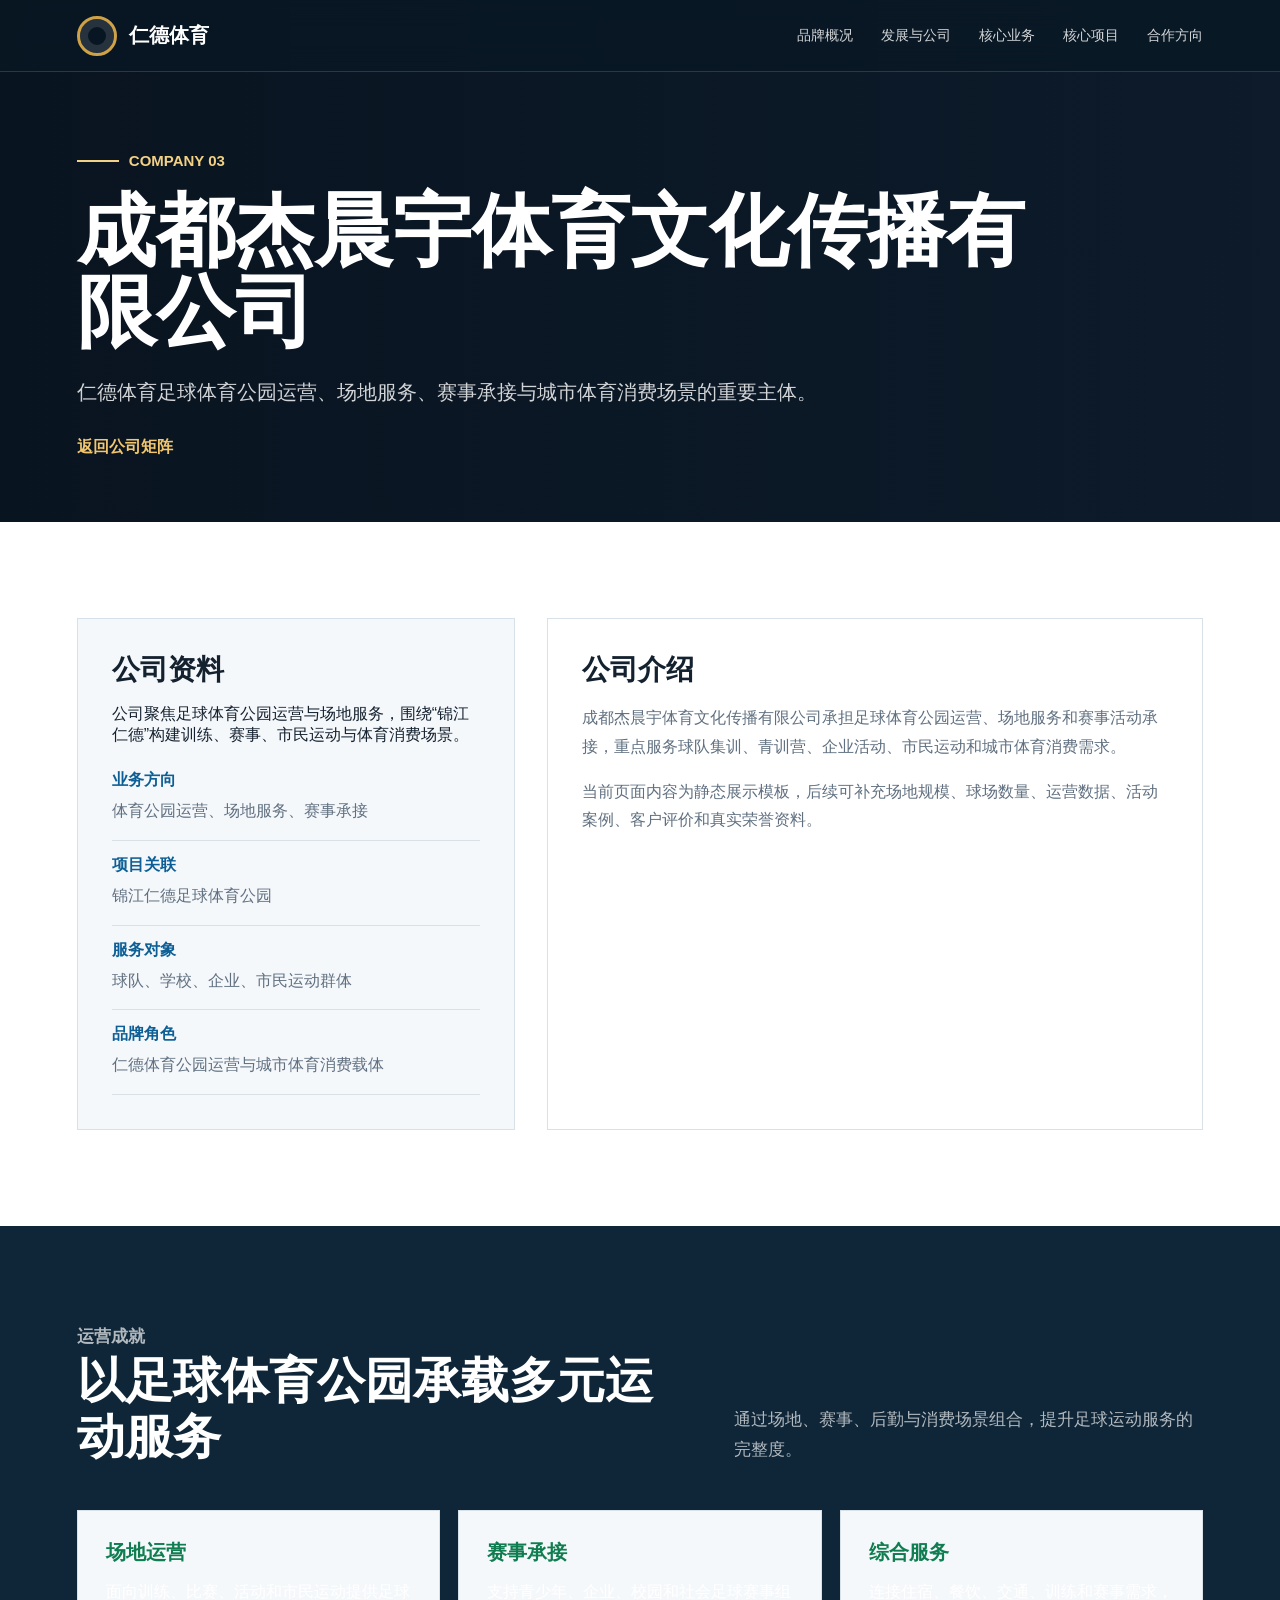
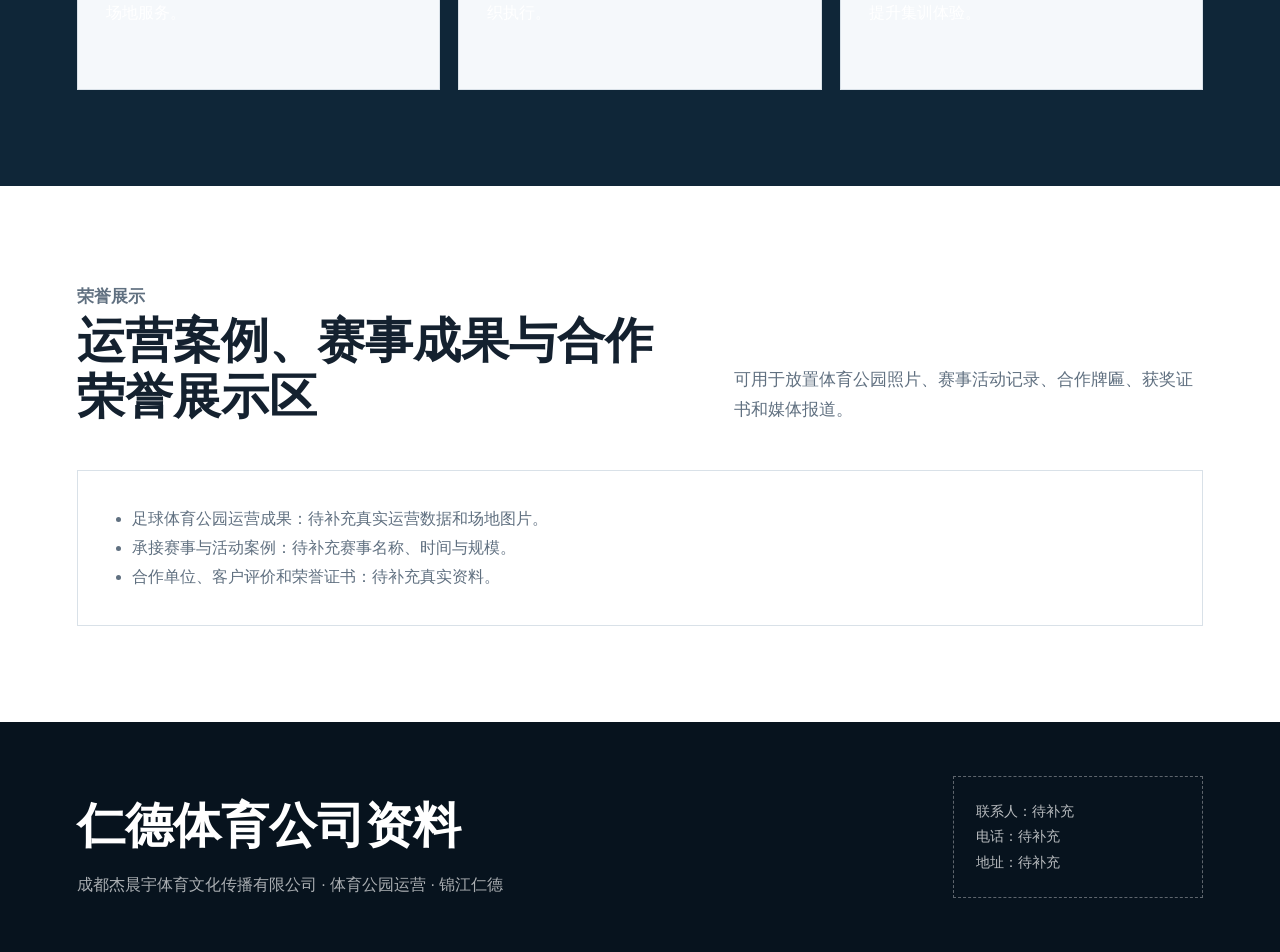
==== companies/jiechenyu-sports.html @ a542f28f "init website" ====
<!doctype html>
<html lang="zh-CN">
<head>
  <meta charset="utf-8" />
  <meta name="viewport" content="width=device-width, initial-scale=1" />
  <meta name="description" content="成都杰晨宇体育文化传播有限公司资料、运营成就与荣誉展示。" />
  <title>杰晨宇体育｜公司资料</title>
  <link rel="stylesheet" href="../assets/css/style.css" />
</head>
<body>
  <header class="nav">
    <a class="brand-mark" href="../rende-sports-brand.html">仁德体育</a>
    <input class="nav-toggle" id="nav-toggle" type="checkbox" aria-label="打开页面导航" />
    <label class="nav-toggle-label" for="nav-toggle" aria-hidden="true"><span></span></label>
    <nav class="nav-links" aria-label="页面导航">
      <a href="../rende-sports-brand.html#about">品牌概况</a>
      <a href="../rende-sports-brand.html#companies">发展与公司</a>
      <a href="../rende-sports-brand.html#services">核心业务</a>
      <a href="../rende-sports-brand.html#projects">核心项目</a>
      <a href="../rende-sports-brand.html#partners">合作方向</a>
    </nav>
  </header>

  <main>
    <section class="sub-hero" style="--hero-image: url('https://images.unsplash.com/photo-1518604666860-9ed391f76460?auto=format&fit=crop&w=1800&q=85');">
      <div class="sub-hero-content">
        <div class="eyebrow">COMPANY 03</div>
        <h1>成都杰晨宇体育文化传播有限公司</h1>
        <p>仁德体育足球体育公园运营、场地服务、赛事承接与城市体育消费场景的重要主体。</p>
        <a class="back-link" href="../rende-sports-brand.html#companies">返回公司矩阵</a>
      </div>
    </section>

    <section>
      <div class="detail-grid">
        <aside class="profile-card">
          <h2>公司资料</h2>
          <p>公司聚焦足球体育公园运营与场地服务，围绕“锦江仁德”构建训练、赛事、市民运动与体育消费场景。</p>
          <div class="profile-list">
            <div><strong>业务方向</strong><span>体育公园运营、场地服务、赛事承接</span></div>
            <div><strong>项目关联</strong><span>锦江仁德足球体育公园</span></div>
            <div><strong>服务对象</strong><span>球队、学校、企业、市民运动群体</span></div>
            <div><strong>品牌角色</strong><span>仁德体育公园运营与城市体育消费载体</span></div>
          </div>
        </aside>
        <article class="detail-card">
          <h2>公司介绍</h2>
          <p>成都杰晨宇体育文化传播有限公司承担足球体育公园运营、场地服务和赛事活动承接，重点服务球队集训、青训营、企业活动、市民运动和城市体育消费需求。</p>
          <p>当前页面内容为静态展示模板，后续可补充场地规模、球场数量、运营数据、活动案例、客户评价和真实荣誉资料。</p>
        </article>
      </div>
    </section>

    <section class="dark">
      <div class="section-head">
        <div>
          <p class="kicker">运营成就</p>
          <h2>以足球体育公园承载多元运动服务</h2>
        </div>
        <p>通过场地、赛事、后勤与消费场景组合，提升足球运动服务的完整度。</p>
      </div>
      <div class="achievement-grid">
        <div class="achievement"><strong>场地运营</strong><p>面向训练、比赛、活动和市民运动提供足球场地服务。</p></div>
        <div class="achievement"><strong>赛事承接</strong><p>支持青少年、企业、校园和社会足球赛事组织执行。</p></div>
        <div class="achievement"><strong>综合服务</strong><p>连接住宿、餐饮、交通、训练和赛事需求，提升集训体验。</p></div>
      </div>
    </section>

    <section>
      <div class="section-head">
        <div>
          <p class="kicker">荣誉展示</p>
          <h2>运营案例、赛事成果与合作荣誉展示区</h2>
        </div>
        <p>可用于放置体育公园照片、赛事活动记录、合作牌匾、获奖证书和媒体报道。</p>
      </div>
      <article class="detail-card">
        <ul class="honor-list">
          <li>足球体育公园运营成果：待补充真实运营数据和场地图片。</li>
          <li>承接赛事与活动案例：待补充赛事名称、时间与规模。</li>
          <li>合作单位、客户评价和荣誉证书：待补充真实资料。</li>
        </ul>
      </article>
    </section>
  </main>

  <footer class="footer">
    <div>
      <h2>仁德体育公司资料</h2>
      <p>成都杰晨宇体育文化传播有限公司 · 体育公园运营 · 锦江仁德</p>
    </div>
    <div class="contact-box">
      联系人：待补充<br />
      电话：待补充<br />
      地址：待补充
    </div>
  </footer>
</body>
</html>
---- assets/css/style.css ----
:root {
  --ink: #14212f;
  --muted: #607080;
  --line: #d9e1e8;
  --paper: #ffffff;
  --soft: #f5f8fb;
  --green: #0f7d4f;
  --blue: #0d5f95;
  --gold: #cfa247;
  --deep: #0f2638;
  --shadow: 0 20px 55px rgba(18, 33, 47, 0.14);
}

* {
  box-sizing: border-box;
}

html {
  scroll-behavior: smooth;
}

body {
  margin: 0;
  font-family: "Microsoft YaHei", "PingFang SC", "Noto Sans SC", Arial, sans-serif;
  color: var(--ink);
  background: var(--paper);
  letter-spacing: 0;
}

img {
  display: block;
  width: 100%;
  height: 100%;
  object-fit: cover;
}

a {
  color: inherit;
  text-decoration: none;
}

.nav {
  position: fixed;
  z-index: 20;
  top: 0;
  left: 0;
  right: 0;
  height: 72px;
  display: flex;
  align-items: center;
  justify-content: space-between;
  padding: 0 6vw;
  color: #fff;
  background: rgba(9, 24, 37, 0.72);
  backdrop-filter: blur(14px);
  border-bottom: 1px solid rgba(255, 255, 255, 0.14);
}

.brand-mark {
  display: flex;
  align-items: center;
  gap: 12px;
  font-weight: 800;
  font-size: 20px;
}

.brand-mark::before {
  content: "";
  width: 34px;
  height: 34px;
  border-radius: 50%;
  border: 3px solid var(--gold);
  box-shadow: inset 0 0 0 8px rgba(255, 255, 255, 0.12);
}

.nav-toggle {
  display: none;
}

.nav-toggle-label {
  display: none;
  width: 42px;
  height: 42px;
  align-items: center;
  justify-content: center;
  border: 1px solid rgba(255, 255, 255, 0.22);
}

.nav-toggle-label span,
.nav-toggle-label span::before,
.nav-toggle-label span::after {
  display: block;
  width: 20px;
  height: 2px;
  background: #fff;
  transition: transform 0.2s ease, opacity 0.2s ease;
}

.nav-toggle-label span {
  position: relative;
}

.nav-toggle-label span::before,
.nav-toggle-label span::after {
  content: "";
  position: absolute;
  left: 0;
}

.nav-toggle-label span::before {
  top: -7px;
}

.nav-toggle-label span::after {
  top: 7px;
}

.nav-links {
  display: flex;
  gap: 28px;
  font-size: 14px;
  color: rgba(255, 255, 255, 0.82);
}

.nav-links a {
  transition: color 0.2s ease;
}

.nav-links a:hover {
  color: #fff;
}

.hero {
  min-height: 92vh;
  position: relative;
  display: flex;
  align-items: flex-end;
  padding: 140px 6vw 70px;
  color: #fff;
  overflow: hidden;
  background: #102033;
}

.hero::before {
  content: "";
  position: absolute;
  inset: 0;
  background:
    linear-gradient(90deg, rgba(8, 19, 30, 0.92) 0%, rgba(8, 19, 30, 0.64) 42%, rgba(8, 19, 30, 0.2) 100%),
    url("https://images.unsplash.com/photo-1431324155629-1a6deb1dec8d?auto=format&fit=crop&w=2200&q=85") center / cover;
  transform: scale(1.02);
}

.hero-content {
  position: relative;
  width: min(980px, 100%);
}

.eyebrow {
  display: inline-flex;
  align-items: center;
  gap: 10px;
  color: #f3d184;
  font-size: 15px;
  font-weight: 700;
  margin-bottom: 22px;
}

.eyebrow::before {
  content: "";
  width: 42px;
  height: 2px;
  background: #f3d184;
}

h1 {
  margin: 0;
  font-size: clamp(42px, 6.2vw, 84px);
  line-height: 1.02;
  font-weight: 900;
}

.hero p {
  width: min(760px, 100%);
  margin: 26px 0 0;
  font-size: clamp(18px, 2vw, 25px);
  line-height: 1.65;
  color: rgba(255, 255, 255, 0.84);
}

.hero-stats {
  position: relative;
  display: grid;
  grid-template-columns: repeat(4, minmax(0, 1fr));
  gap: 1px;
  width: min(980px, 100%);
  margin-top: 46px;
  background: rgba(255, 255, 255, 0.18);
  border: 1px solid rgba(255, 255, 255, 0.22);
}

.stat {
  padding: 24px 22px;
  background: rgba(8, 22, 34, 0.58);
}

.stat strong {
  display: block;
  font-size: 28px;
  color: #fff;
  margin-bottom: 8px;
}

.stat span {
  color: rgba(255, 255, 255, 0.72);
  font-size: 13px;
  line-height: 1.5;
}

section {
  padding: 96px 6vw;
}

.section-head {
  display: grid;
  grid-template-columns: minmax(0, 0.9fr) minmax(300px, 0.7fr);
  gap: 54px;
  align-items: end;
  margin-bottom: 44px;
}

.kicker {
  margin: 0 0 12px;
  color: var(--green);
  font-weight: 800;
  font-size: 14px;
}

h2 {
  margin: 0;
  font-size: clamp(30px, 4vw, 48px);
  line-height: 1.18;
  font-weight: 900;
}

.section-head p {
  margin: 0;
  color: var(--muted);
  font-size: 17px;
  line-height: 1.8;
}

.intro-grid {
  display: grid;
  grid-template-columns: 1.05fr 0.95fr;
  gap: 34px;
  align-items: stretch;
}

.image-panel {
  position: relative;
  min-height: 440px;
  overflow: hidden;
  box-shadow: var(--shadow);
  background: #dfe7ee;
}

.image-label {
  position: absolute;
  left: 22px;
  bottom: 22px;
  padding: 10px 14px;
  background: rgba(15, 38, 56, 0.82);
  color: #fff;
  font-size: 13px;
  font-weight: 700;
}

.text-panel {
  padding: 42px;
  background: var(--soft);
  border: 1px solid var(--line);
}

.text-panel h3,
.company h3,
.service h3,
.project-copy h3 {
  margin: 0 0 18px;
  font-size: 25px;
  line-height: 1.25;
}

.text-panel p,
.company p,
.service p,
.project-copy p {
  margin: 0;
  color: var(--muted);
  line-height: 1.85;
  font-size: 16px;
}

.company-timeline {
  display: grid;
  grid-template-columns: 0.82fr 1.18fr;
  gap: 28px;
  align-items: start;
}

.timeline {
  display: grid;
  gap: 1px;
  background: var(--line);
  border: 1px solid var(--line);
}

.time-item {
  background: #fff;
  padding: 28px;
  min-height: 160px;
}

.time-item strong {
  display: block;
  color: var(--blue);
  font-size: 24px;
  margin-bottom: 14px;
}

.time-item p {
  margin: 0;
  color: var(--muted);
  line-height: 1.75;
  font-size: 15px;
}

.dark {
  background: var(--deep);
  color: #fff;
}

.dark .kicker {
  color: #f2c66d;
}

.dark .section-head p {
  color: rgba(255, 255, 255, 0.68);
}

.company-grid {
  display: grid;
  grid-template-columns: repeat(3, minmax(0, 1fr));
  gap: 18px;
}

.company {
  min-height: 310px;
  padding: 30px;
  background: rgba(255, 255, 255, 0.08);
  border: 1px solid rgba(255, 255, 255, 0.16);
  transition: transform 0.2s ease, background 0.2s ease;
}

a.company {
  display: block;
}

.company:hover {
  transform: translateY(-4px);
  background: rgba(255, 255, 255, 0.12);
}

.company .num {
  display: block;
  margin-bottom: 44px;
  color: #f2c66d;
  font-size: 14px;
  font-weight: 800;
}

.company p {
  color: rgba(255, 255, 255, 0.7);
}

.company .link {
  display: inline-block;
  margin-top: 24px;
  color: #f2c66d;
  font-size: 14px;
  font-weight: 800;
}

.services {
  display: grid;
  grid-template-columns: repeat(3, minmax(0, 1fr));
  gap: 24px;
}

.service {
  border: 1px solid var(--line);
  background: #fff;
  overflow: hidden;
  box-shadow: 0 14px 35px rgba(18, 33, 47, 0.08);
}

.service-img {
  height: 220px;
  background: #dfe7ee;
}

.service-body {
  padding: 28px;
}

.service-tag {
  display: inline-block;
  color: var(--green);
  font-size: 13px;
  font-weight: 800;
  margin-bottom: 14px;
}

.projects {
  display: grid;
  gap: 28px;
}

.project {
  display: grid;
  grid-template-columns: minmax(0, 1fr) minmax(320px, 0.72fr);
  gap: 0;
  border: 1px solid var(--line);
  background: #fff;
  box-shadow: 0 18px 48px rgba(18, 33, 47, 0.1);
  overflow: hidden;
}

.project:nth-child(even) {
  grid-template-columns: minmax(320px, 0.72fr) minmax(0, 1fr);
}

.project-img {
  min-height: 360px;
  background: #dfe7ee;
}

.project-copy {
  padding: 46px;
  display: flex;
  flex-direction: column;
  justify-content: center;
}

.badge {
  width: fit-content;
  margin-bottom: 22px;
  padding: 8px 12px;
  background: rgba(15, 125, 79, 0.1);
  color: var(--green);
  font-weight: 800;
  font-size: 13px;
}

.advantage-grid {
  display: grid;
  grid-template-columns: repeat(5, minmax(0, 1fr));
  gap: 1px;
  background: rgba(255, 255, 255, 0.16);
  border: 1px solid rgba(255, 255, 255, 0.16);
}

.advantage {
  padding: 28px 22px;
  background: rgba(255, 255, 255, 0.08);
  min-height: 170px;
}

.advantage strong {
  display: block;
  margin-bottom: 14px;
  color: #fff;
  font-size: 18px;
}

.advantage span {
  color: rgba(255, 255, 255, 0.68);
  font-size: 14px;
  line-height: 1.7;
}

.partner-grid {
  display: grid;
  grid-template-columns: repeat(5, minmax(0, 1fr));
  gap: 14px;
}

.partner {
  padding: 24px 18px;
  min-height: 154px;
  background: var(--soft);
  border: 1px solid var(--line);
}

.partner strong {
  display: block;
  margin-bottom: 12px;
  color: var(--blue);
  font-size: 17px;
}

.partner span {
  color: var(--muted);
  line-height: 1.7;
  font-size: 14px;
}

.vision {
  position: relative;
  min-height: 520px;
  display: flex;
  align-items: center;
  color: #fff;
  overflow: hidden;
  background: #102033;
}

.vision::before {
  content: "";
  position: absolute;
  inset: 0;
  background:
    linear-gradient(90deg, rgba(9, 24, 37, 0.88), rgba(9, 24, 37, 0.42)),
    url("https://images.unsplash.com/photo-1526232761682-d26e03ac148e?auto=format&fit=crop&w=2200&q=85") center / cover;
}

.vision-inner {
  position: relative;
  width: min(980px, 100%);
  padding: 0 6vw;
}

.vision h2 {
  width: min(760px, 100%);
}

.vision p {
  width: min(700px, 100%);
  margin: 24px 0 0;
  color: rgba(255, 255, 255, 0.78);
  font-size: 19px;
  line-height: 1.8;
}

.footer {
  display: grid;
  grid-template-columns: minmax(0, 1fr) auto;
  gap: 28px;
  align-items: end;
  padding: 54px 6vw;
  color: #fff;
  background: #07131e;
}

.footer h2 {
  font-size: clamp(28px, 4vw, 48px);
}

.footer p {
  margin: 16px 0 0;
  color: rgba(255, 255, 255, 0.66);
  line-height: 1.7;
}

.contact-box {
  min-width: 250px;
  padding: 22px;
  border: 1px dashed rgba(255, 255, 255, 0.35);
  color: rgba(255, 255, 255, 0.72);
  font-size: 14px;
  line-height: 1.8;
}

.sub-hero {
  min-height: 58vh;
  position: relative;
  display: flex;
  align-items: flex-end;
  padding: 130px 6vw 64px;
  color: #fff;
  background: #102033;
  overflow: hidden;
}

.sub-hero::before {
  content: "";
  position: absolute;
  inset: 0;
  background:
    linear-gradient(90deg, rgba(8, 19, 30, 0.92), rgba(8, 19, 30, 0.42)),
    var(--hero-image, url("https://images.unsplash.com/photo-1459865264687-595d652de67e?auto=format&fit=crop&w=1800&q=85")) center / cover;
}

.sub-hero-content {
  position: relative;
  width: min(980px, 100%);
}

.sub-hero p {
  width: min(760px, 100%);
  margin: 22px 0 0;
  color: rgba(255, 255, 255, 0.82);
  font-size: 20px;
  line-height: 1.7;
}

.detail-grid {
  display: grid;
  grid-template-columns: 0.8fr 1.2fr;
  gap: 32px;
}

.profile-card,
.detail-card {
  border: 1px solid var(--line);
  background: #fff;
  padding: 34px;
}

.profile-card {
  background: var(--soft);
}

.profile-card h2,
.detail-card h2 {
  font-size: 28px;
  margin-bottom: 18px;
}

.profile-list {
  display: grid;
  gap: 14px;
  margin-top: 24px;
}

.profile-list div {
  padding-bottom: 14px;
  border-bottom: 1px solid var(--line);
}

.profile-list strong {
  display: block;
  color: var(--blue);
  margin-bottom: 6px;
}

.profile-list span,
.detail-card p,
.honor-list li {
  color: var(--muted);
  line-height: 1.8;
}

.achievement-grid {
  display: grid;
  grid-template-columns: repeat(3, minmax(0, 1fr));
  gap: 18px;
}

.achievement {
  min-height: 180px;
  padding: 28px;
  border: 1px solid var(--line);
  background: var(--soft);
}

.achievement strong {
  display: block;
  margin-bottom: 14px;
  color: var(--green);
  font-size: 20px;
}

.honor-list {
  margin: 0;
  padding-left: 20px;
}

.back-link {
  display: inline-block;
  margin-top: 28px;
  color: #f2c66d;
  font-weight: 800;
}

@media (max-width: 980px) {
  .nav-toggle-label {
    display: flex;
  }

  .nav-links {
    position: absolute;
    top: 72px;
    left: 0;
    right: 0;
    display: grid;
    gap: 0;
    padding: 12px 6vw 18px;
    background: rgba(9, 24, 37, 0.96);
    border-bottom: 1px solid rgba(255, 255, 255, 0.14);
    transform: translateY(-120%);
    opacity: 0;
    pointer-events: none;
    transition: transform 0.22s ease, opacity 0.22s ease;
  }

  .nav-links a {
    padding: 14px 0;
    border-bottom: 1px solid rgba(255, 255, 255, 0.1);
  }

  .nav-toggle:checked ~ .nav-toggle-label span {
    background: transparent;
  }

  .nav-toggle:checked ~ .nav-toggle-label span::before {
    transform: translateY(7px) rotate(45deg);
  }

  .nav-toggle:checked ~ .nav-toggle-label span::after {
    transform: translateY(-7px) rotate(-45deg);
  }

  .nav-toggle:checked ~ .nav-links {
    transform: translateY(0);
    opacity: 1;
    pointer-events: auto;
  }

  .hero-stats,
  .services,
  .advantage-grid,
  .partner-grid,
  .achievement-grid {
    grid-template-columns: repeat(2, minmax(0, 1fr));
  }

  .section-head,
  .intro-grid,
  .company-timeline,
  .project,
  .project:nth-child(even),
  .footer,
  .detail-grid {
    grid-template-columns: 1fr;
  }

  .company-grid {
    grid-template-columns: 1fr;
  }

  .project:nth-child(even) .project-img {
    order: 0;
  }

  .project:nth-child(even) .project-copy {
    order: 1;
  }
}

@media (max-width: 640px) {
  .nav {
    height: 64px;
    padding: 0 24px;
  }

  .brand-mark {
    font-size: 18px;
  }

  .nav-links {
    top: 64px;
    padding-left: 24px;
    padding-right: 24px;
  }

  .hero {
    padding: 118px 24px 46px;
  }

  .sub-hero {
    min-height: 52vh;
    padding: 112px 24px 48px;
  }

  section {
    padding: 70px 24px;
  }

  .hero-stats,
  .services,
  .advantage-grid,
  .partner-grid,
  .achievement-grid {
    grid-template-columns: 1fr;
  }

  .text-panel,
  .project-copy,
  .profile-card,
  .detail-card {
    padding: 28px;
  }

  .image-panel,
  .project-img {
    min-height: 300px;
  }

  .footer {
    padding: 44px 24px;
  }

  .contact-box {
    min-width: 0;
  }
}
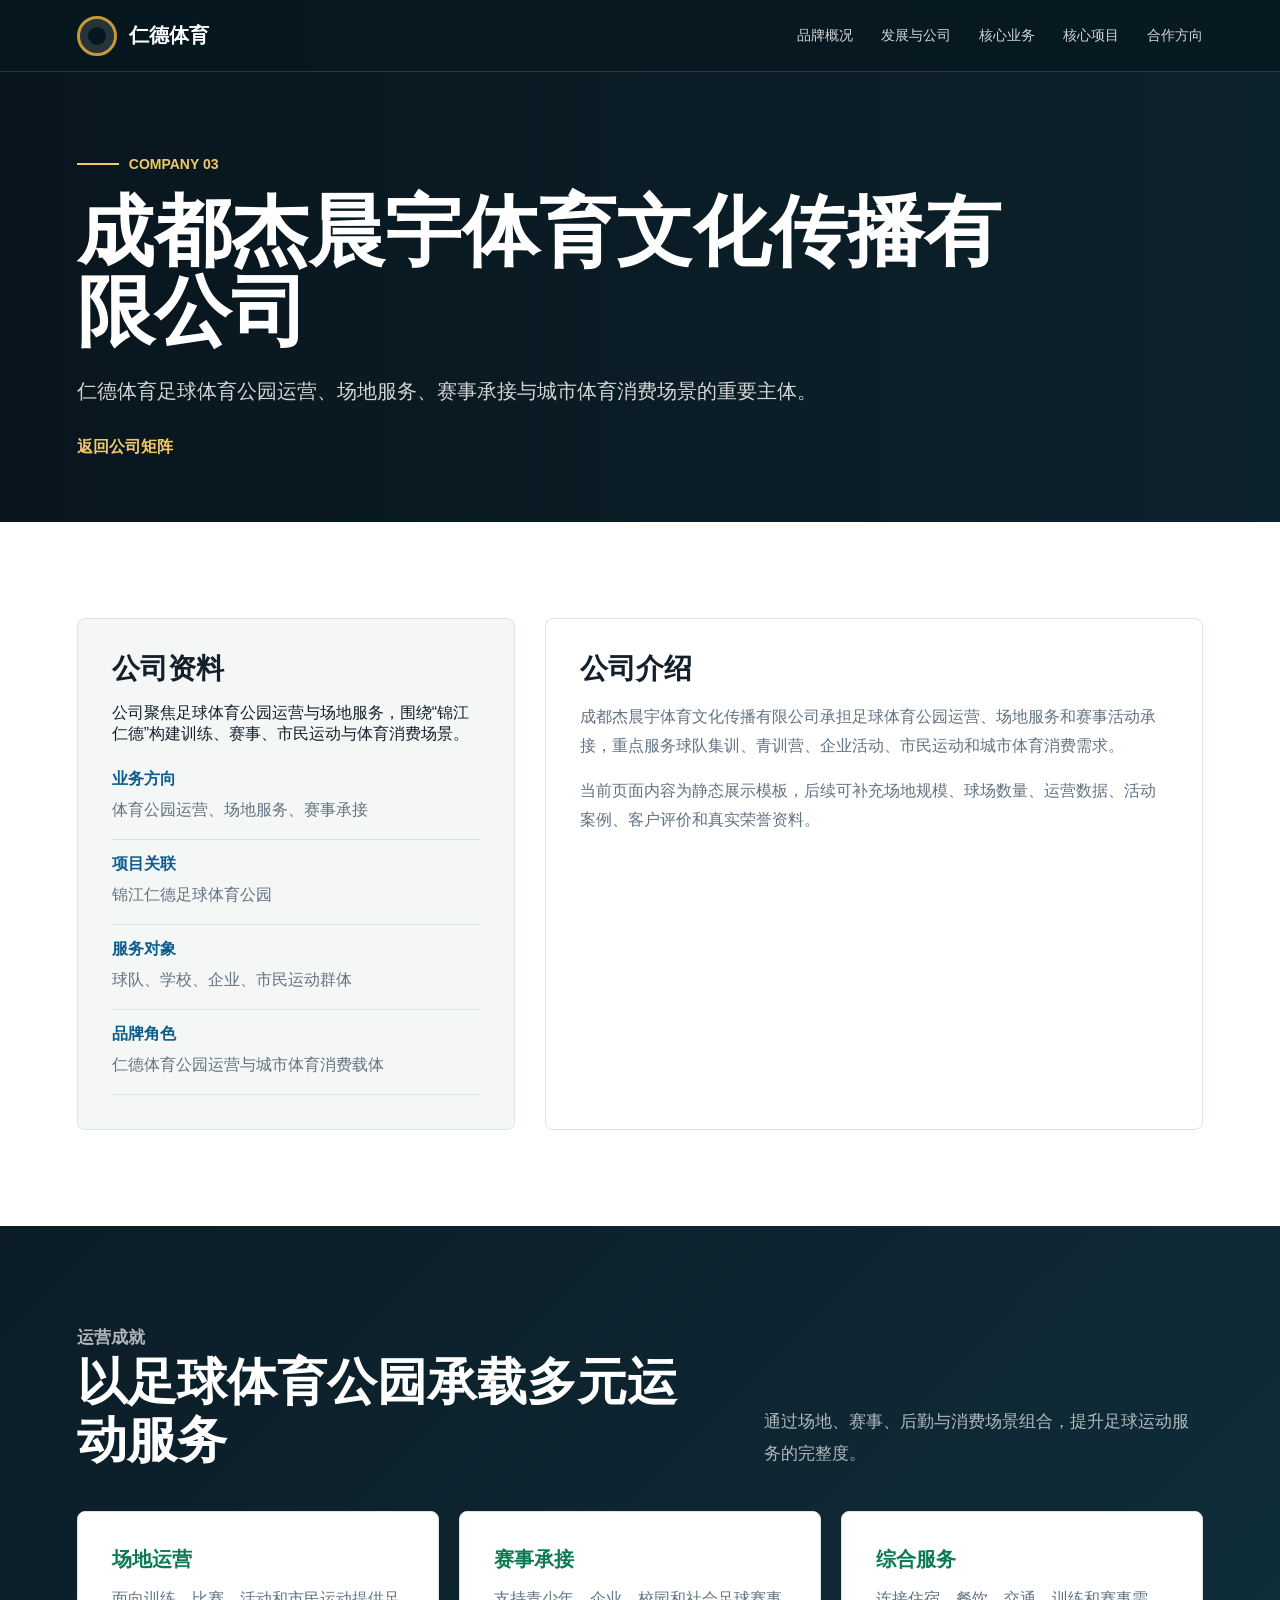
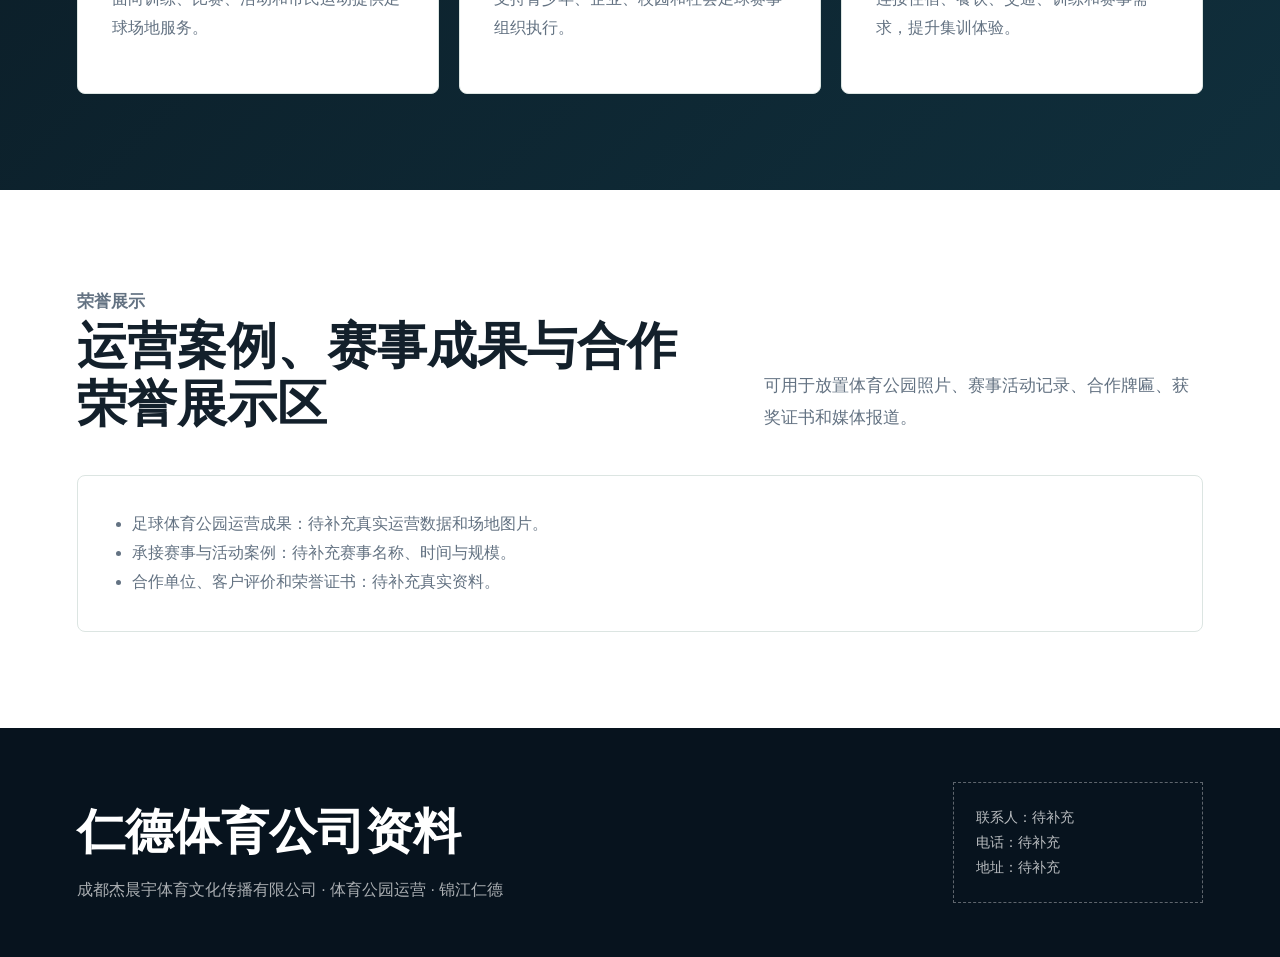
==== commit 1b8c4354: "整体更新" ====
--- a/companies/jiechenyu-sports.html
+++ b/companies/jiechenyu-sports.html
@@ -9,15 +9,15 @@
 </head>
 <body>
   <header class="nav">
-    <a class="brand-mark" href="../rende-sports-brand.html">仁德体育</a>
+    <a class="brand-mark" href="../index.html">仁德体育</a>
     <input class="nav-toggle" id="nav-toggle" type="checkbox" aria-label="打开页面导航" />
     <label class="nav-toggle-label" for="nav-toggle" aria-hidden="true"><span></span></label>
     <nav class="nav-links" aria-label="页面导航">
-      <a href="../rende-sports-brand.html#about">品牌概况</a>
-      <a href="../rende-sports-brand.html#companies">发展与公司</a>
-      <a href="../rende-sports-brand.html#services">核心业务</a>
-      <a href="../rende-sports-brand.html#projects">核心项目</a>
-      <a href="../rende-sports-brand.html#partners">合作方向</a>
+      <a href="../index.html#about">品牌概况</a>
+      <a href="../index.html#companies">发展与公司</a>
+      <a href="../index.html#services">核心业务</a>
+      <a href="../index.html#projects">核心项目</a>
+      <a href="../index.html#partners">合作方向</a>
     </nav>
   </header>
 
@@ -27,7 +27,7 @@
         <div class="eyebrow">COMPANY 03</div>
         <h1>成都杰晨宇体育文化传播有限公司</h1>
         <p>仁德体育足球体育公园运营、场地服务、赛事承接与城市体育消费场景的重要主体。</p>
-        <a class="back-link" href="../rende-sports-brand.html#companies">返回公司矩阵</a>
+        <a class="back-link" href="../index.html#companies">返回公司矩阵</a>
       </div>
     </section>
 
--- a/assets/css/style.css
+++ b/assets/css/style.css
@@ -1,14 +1,15 @@
 :root {
-  --ink: #14212f;
-  --muted: #607080;
-  --line: #d9e1e8;
+  --ink: #13202b;
+  --muted: #637282;
   --paper: #ffffff;
-  --soft: #f5f8fb;
-  --green: #0f7d4f;
-  --blue: #0d5f95;
-  --gold: #cfa247;
-  --deep: #0f2638;
-  --shadow: 0 20px 55px rgba(18, 33, 47, 0.14);
+  --soft: #f4f7f6;
+  --line: #dce5e2;
+  --green: #0d7b52;
+  --blue: #0c5d8b;
+  --gold: #c79a39;
+  --deep: #0b1c26;
+  --deep-2: #102f3c;
+  --shadow: 0 18px 44px rgba(12, 31, 42, 0.13);
 }
 
 * {
@@ -49,10 +50,10 @@
   display: flex;
   align-items: center;
   justify-content: space-between;
-  padding: 0 6vw;
-  color: #fff;
-  background: rgba(9, 24, 37, 0.72);
-  backdrop-filter: blur(14px);
+  padding: 0 clamp(24px, 6vw, 84px);
+  color: #fff;
+  background: rgba(8, 24, 32, 0.84);
+  backdrop-filter: blur(16px);
   border-bottom: 1px solid rgba(255, 255, 255, 0.14);
 }
 
@@ -60,7 +61,7 @@
   display: flex;
   align-items: center;
   gap: 12px;
-  font-weight: 800;
+  font-weight: 900;
   font-size: 20px;
 }
 
@@ -117,6 +118,7 @@
 
 .nav-links {
   display: flex;
+  align-items: center;
   gap: 28px;
   font-size: 14px;
   color: rgba(255, 255, 255, 0.82);
@@ -131,14 +133,14 @@
 }
 
 .hero {
-  min-height: 92vh;
   position: relative;
+  min-height: 94vh;
   display: flex;
   align-items: flex-end;
-  padding: 140px 6vw 70px;
-  color: #fff;
+  padding: 144px clamp(24px, 6vw, 84px) 62px;
+  color: #fff;
+  background: #0e2634;
   overflow: hidden;
-  background: #102033;
 }
 
 .hero::before {
@@ -146,123 +148,156 @@
   position: absolute;
   inset: 0;
   background:
-    linear-gradient(90deg, rgba(8, 19, 30, 0.92) 0%, rgba(8, 19, 30, 0.64) 42%, rgba(8, 19, 30, 0.2) 100%),
+    linear-gradient(90deg, rgba(6, 18, 26, 0.94) 0%, rgba(9, 32, 43, 0.74) 44%, rgba(12, 58, 64, 0.28) 100%),
     url("https://images.unsplash.com/photo-1431324155629-1a6deb1dec8d?auto=format&fit=crop&w=2200&q=85") center / cover;
   transform: scale(1.02);
 }
 
 .hero-content {
   position: relative;
-  width: min(980px, 100%);
+  width: min(1060px, 100%);
 }
 
 .eyebrow {
   display: inline-flex;
   align-items: center;
   gap: 10px;
-  color: #f3d184;
-  font-size: 15px;
-  font-weight: 700;
-  margin-bottom: 22px;
+  margin: 0 0 20px;
+  color: #f0c86a;
+  font-size: 14px;
+  font-weight: 900;
 }
 
 .eyebrow::before {
   content: "";
   width: 42px;
   height: 2px;
-  background: #f3d184;
+  background: #f0c86a;
+}
+
+h1,
+h2,
+h3,
+p {
+  margin-top: 0;
 }
 
 h1 {
-  margin: 0;
-  font-size: clamp(42px, 6.2vw, 84px);
-  line-height: 1.02;
+  margin-bottom: 0;
+  font-size: clamp(42px, 6vw, 86px);
+  line-height: 1.04;
   font-weight: 900;
 }
 
 .hero p {
-  width: min(760px, 100%);
+  width: min(780px, 100%);
   margin: 26px 0 0;
-  font-size: clamp(18px, 2vw, 25px);
-  line-height: 1.65;
   color: rgba(255, 255, 255, 0.84);
+  font-size: clamp(18px, 2vw, 24px);
+  line-height: 1.7;
+}
+
+.hero-actions {
+  display: flex;
+  flex-wrap: wrap;
+  gap: 14px;
+  margin-top: 34px;
+}
+
+.button {
+  display: inline-flex;
+  align-items: center;
+  justify-content: center;
+  min-height: 46px;
+  padding: 0 20px;
+  border: 1px solid rgba(255, 255, 255, 0.32);
+  background: rgba(255, 255, 255, 0.12);
+  color: #fff;
+  font-weight: 800;
+  font-size: 14px;
+}
+
+.button.primary {
+  border-color: var(--gold);
+  background: var(--gold);
+  color: #11222a;
 }
 
 .hero-stats {
   position: relative;
   display: grid;
   grid-template-columns: repeat(4, minmax(0, 1fr));
+  width: min(1060px, 100%);
+  margin-top: 46px;
+  border: 1px solid rgba(255, 255, 255, 0.2);
+  background: rgba(255, 255, 255, 0.16);
   gap: 1px;
-  width: min(980px, 100%);
-  margin-top: 46px;
-  background: rgba(255, 255, 255, 0.18);
-  border: 1px solid rgba(255, 255, 255, 0.22);
 }
 
 .stat {
   padding: 24px 22px;
-  background: rgba(8, 22, 34, 0.58);
+  background: rgba(7, 23, 31, 0.72);
 }
 
 .stat strong {
   display: block;
+  margin-bottom: 8px;
+  color: #fff;
   font-size: 28px;
-  color: #fff;
-  margin-bottom: 8px;
 }
 
 .stat span {
   color: rgba(255, 255, 255, 0.72);
   font-size: 13px;
-  line-height: 1.5;
+  line-height: 1.55;
 }
 
 section {
-  padding: 96px 6vw;
+  padding: 96px clamp(24px, 6vw, 84px);
 }
 
 .section-head {
   display: grid;
-  grid-template-columns: minmax(0, 0.9fr) minmax(300px, 0.7fr);
+  grid-template-columns: minmax(0, 0.95fr) minmax(300px, 0.66fr);
   gap: 54px;
   align-items: end;
-  margin-bottom: 44px;
+  margin-bottom: 42px;
 }
 
 .kicker {
-  margin: 0 0 12px;
+  margin-bottom: 12px;
   color: var(--green);
-  font-weight: 800;
   font-size: 14px;
+  font-weight: 900;
 }
 
 h2 {
-  margin: 0;
-  font-size: clamp(30px, 4vw, 48px);
-  line-height: 1.18;
+  margin-bottom: 0;
+  font-size: clamp(30px, 4vw, 50px);
+  line-height: 1.16;
   font-weight: 900;
 }
 
 .section-head p {
-  margin: 0;
+  margin-bottom: 0;
   color: var(--muted);
   font-size: 17px;
-  line-height: 1.8;
+  line-height: 1.85;
 }
 
 .intro-grid {
   display: grid;
-  grid-template-columns: 1.05fr 0.95fr;
-  gap: 34px;
+  grid-template-columns: minmax(0, 1.05fr) minmax(320px, 0.95fr);
+  gap: 28px;
   align-items: stretch;
 }
 
 .image-panel {
   position: relative;
-  min-height: 440px;
+  min-height: 460px;
   overflow: hidden;
+  background: #dfe7e4;
   box-shadow: var(--shadow);
-  background: #dfe7ee;
 }
 
 .image-label {
@@ -270,40 +305,56 @@
   left: 22px;
   bottom: 22px;
   padding: 10px 14px;
-  background: rgba(15, 38, 56, 0.82);
+  background: rgba(9, 29, 38, 0.86);
   color: #fff;
   font-size: 13px;
-  font-weight: 700;
+  font-weight: 800;
 }
 
 .text-panel {
+  display: flex;
+  flex-direction: column;
+  justify-content: center;
   padding: 42px;
   background: var(--soft);
   border: 1px solid var(--line);
 }
 
 .text-panel h3,
-.company h3,
 .service h3,
-.project-copy h3 {
-  margin: 0 0 18px;
+.project-copy h3,
+.company h3 {
+  margin-bottom: 16px;
   font-size: 25px;
-  line-height: 1.25;
+  line-height: 1.28;
 }
 
 .text-panel p,
-.company p,
 .service p,
-.project-copy p {
-  margin: 0;
+.project-copy p,
+.company p {
+  margin-bottom: 0;
   color: var(--muted);
+  font-size: 16px;
   line-height: 1.85;
-  font-size: 16px;
+}
+
+.dark {
+  color: #fff;
+  background: linear-gradient(135deg, var(--deep), var(--deep-2));
+}
+
+.dark .kicker {
+  color: #f0c86a;
+}
+
+.dark .section-head p {
+  color: rgba(255, 255, 255, 0.68);
 }
 
 .company-timeline {
   display: grid;
-  grid-template-columns: 0.82fr 1.18fr;
+  grid-template-columns: 0.78fr 1.22fr;
   gap: 28px;
   align-items: start;
 }
@@ -311,114 +362,128 @@
 .timeline {
   display: grid;
   gap: 1px;
+  border: 1px solid var(--line);
   background: var(--line);
-  border: 1px solid var(--line);
 }
 
 .time-item {
+  min-height: 150px;
+  padding: 26px;
   background: #fff;
-  padding: 28px;
-  min-height: 160px;
 }
 
 .time-item strong {
   display: block;
+  margin-bottom: 12px;
   color: var(--blue);
-  font-size: 24px;
-  margin-bottom: 14px;
+  font-size: 23px;
 }
 
 .time-item p {
-  margin: 0;
+  margin-bottom: 0;
   color: var(--muted);
+  font-size: 15px;
   line-height: 1.75;
-  font-size: 15px;
-}
-
-.dark {
-  background: var(--deep);
-  color: #fff;
-}
-
-.dark .kicker {
-  color: #f2c66d;
-}
-
-.dark .section-head p {
-  color: rgba(255, 255, 255, 0.68);
-}
-
-.company-grid {
+}
+
+.company-grid,
+.services,
+.achievement-grid,
+.gallery-grid,
+.feature-grid {
   display: grid;
   grid-template-columns: repeat(3, minmax(0, 1fr));
-  gap: 18px;
+  gap: 20px;
+}
+
+.company,
+.service,
+.feature,
+.achievement,
+.detail-card,
+.profile-card,
+.gallery-item,
+.partner,
+.project {
+  border-radius: 8px;
 }
 
 .company {
-  min-height: 310px;
+  display: block;
+  min-height: 300px;
   padding: 30px;
   background: rgba(255, 255, 255, 0.08);
   border: 1px solid rgba(255, 255, 255, 0.16);
   transition: transform 0.2s ease, background 0.2s ease;
 }
 
-a.company {
-  display: block;
-}
-
-.company:hover {
+.company:hover,
+.service:hover,
+.project:hover {
   transform: translateY(-4px);
-  background: rgba(255, 255, 255, 0.12);
 }
 
 .company .num {
   display: block;
-  margin-bottom: 44px;
-  color: #f2c66d;
+  margin-bottom: 42px;
+  color: #f0c86a;
   font-size: 14px;
-  font-weight: 800;
+  font-weight: 900;
 }
 
 .company p {
-  color: rgba(255, 255, 255, 0.7);
-}
-
+  color: rgba(255, 255, 255, 0.72);
+}
+
+.link,
 .company .link {
   display: inline-block;
-  margin-top: 24px;
-  color: #f2c66d;
+  margin-top: 22px;
+  color: var(--gold);
   font-size: 14px;
-  font-weight: 800;
-}
-
-.services {
-  display: grid;
-  grid-template-columns: repeat(3, minmax(0, 1fr));
-  gap: 24px;
+  font-weight: 900;
 }
 
 .service {
+  display: flex;
+  flex-direction: column;
+  min-height: 470px;
+  overflow: hidden;
   border: 1px solid var(--line);
   background: #fff;
-  overflow: hidden;
-  box-shadow: 0 14px 35px rgba(18, 33, 47, 0.08);
+  box-shadow: 0 14px 34px rgba(12, 31, 42, 0.08);
+  transition: transform 0.2s ease, box-shadow 0.2s ease;
+}
+
+.service:hover {
+  box-shadow: var(--shadow);
 }
 
 .service-img {
-  height: 220px;
-  background: #dfe7ee;
+  height: 236px;
+  background: #dfe7e4;
 }
 
 .service-body {
+  display: flex;
+  flex: 1;
+  flex-direction: column;
   padding: 28px;
 }
 
-.service-tag {
-  display: inline-block;
+.service-tag,
+.badge {
+  width: fit-content;
+  margin-bottom: 14px;
+  padding: 8px 12px;
+  background: rgba(13, 123, 82, 0.1);
   color: var(--green);
   font-size: 13px;
-  font-weight: 800;
-  margin-bottom: 14px;
+  font-weight: 900;
+}
+
+.service .link {
+  margin-top: auto;
 }
 
 .projects {
@@ -428,52 +493,38 @@
 
 .project {
   display: grid;
-  grid-template-columns: minmax(0, 1fr) minmax(320px, 0.72fr);
-  gap: 0;
+  grid-template-columns: minmax(0, 1.1fr) minmax(340px, 0.8fr);
+  overflow: hidden;
   border: 1px solid var(--line);
   background: #fff;
-  box-shadow: 0 18px 48px rgba(18, 33, 47, 0.1);
-  overflow: hidden;
-}
-
-.project:nth-child(even) {
-  grid-template-columns: minmax(320px, 0.72fr) minmax(0, 1fr);
+  box-shadow: var(--shadow);
+  transition: transform 0.2s ease;
 }
 
 .project-img {
-  min-height: 360px;
-  background: #dfe7ee;
+  min-height: 420px;
+  background: #dfe7e4;
 }
 
 .project-copy {
-  padding: 46px;
   display: flex;
   flex-direction: column;
   justify-content: center;
-}
-
-.badge {
-  width: fit-content;
-  margin-bottom: 22px;
-  padding: 8px 12px;
-  background: rgba(15, 125, 79, 0.1);
-  color: var(--green);
-  font-weight: 800;
-  font-size: 13px;
+  padding: 48px;
 }
 
 .advantage-grid {
   display: grid;
   grid-template-columns: repeat(5, minmax(0, 1fr));
   gap: 1px;
+  border: 1px solid rgba(255, 255, 255, 0.16);
   background: rgba(255, 255, 255, 0.16);
-  border: 1px solid rgba(255, 255, 255, 0.16);
 }
 
 .advantage {
+  min-height: 170px;
   padding: 28px 22px;
   background: rgba(255, 255, 255, 0.08);
-  min-height: 170px;
 }
 
 .advantage strong {
@@ -496,8 +547,8 @@
 }
 
 .partner {
+  min-height: 154px;
   padding: 24px 18px;
-  min-height: 154px;
   background: var(--soft);
   border: 1px solid var(--line);
 }
@@ -511,8 +562,8 @@
 
 .partner span {
   color: var(--muted);
+  font-size: 14px;
   line-height: 1.7;
-  font-size: 14px;
 }
 
 .vision {
@@ -521,8 +572,8 @@
   display: flex;
   align-items: center;
   color: #fff;
+  background: #102633;
   overflow: hidden;
-  background: #102033;
 }
 
 .vision::before {
@@ -530,14 +581,14 @@
   position: absolute;
   inset: 0;
   background:
-    linear-gradient(90deg, rgba(9, 24, 37, 0.88), rgba(9, 24, 37, 0.42)),
+    linear-gradient(90deg, rgba(8, 24, 32, 0.9), rgba(8, 24, 32, 0.45)),
     url("https://images.unsplash.com/photo-1526232761682-d26e03ac148e?auto=format&fit=crop&w=2200&q=85") center / cover;
 }
 
 .vision-inner {
   position: relative;
   width: min(980px, 100%);
-  padding: 0 6vw;
+  padding: 0 clamp(24px, 6vw, 84px);
 }
 
 .vision h2 {
@@ -557,12 +608,13 @@
   grid-template-columns: minmax(0, 1fr) auto;
   gap: 28px;
   align-items: end;
-  padding: 54px 6vw;
+  padding: 54px clamp(24px, 6vw, 84px);
   color: #fff;
   background: #07131e;
 }
 
 .footer h2 {
+  margin-bottom: 0;
   font-size: clamp(28px, 4vw, 48px);
 }
 
@@ -582,13 +634,13 @@
 }
 
 .sub-hero {
+  position: relative;
   min-height: 58vh;
-  position: relative;
   display: flex;
   align-items: flex-end;
-  padding: 130px 6vw 64px;
-  color: #fff;
-  background: #102033;
+  padding: 130px clamp(24px, 6vw, 84px) 64px;
+  color: #fff;
+  background: #102633;
   overflow: hidden;
 }
 
@@ -597,7 +649,7 @@
   position: absolute;
   inset: 0;
   background:
-    linear-gradient(90deg, rgba(8, 19, 30, 0.92), rgba(8, 19, 30, 0.42)),
+    linear-gradient(90deg, rgba(8, 20, 28, 0.92), rgba(8, 30, 38, 0.48)),
     var(--hero-image, url("https://images.unsplash.com/photo-1459865264687-595d652de67e?auto=format&fit=crop&w=1800&q=85")) center / cover;
 }
 
@@ -611,20 +663,22 @@
   margin: 22px 0 0;
   color: rgba(255, 255, 255, 0.82);
   font-size: 20px;
-  line-height: 1.7;
+  line-height: 1.75;
 }
 
 .detail-grid {
   display: grid;
   grid-template-columns: 0.8fr 1.2fr;
-  gap: 32px;
+  gap: 30px;
 }
 
 .profile-card,
-.detail-card {
+.detail-card,
+.feature,
+.achievement {
+  padding: 34px;
   border: 1px solid var(--line);
   background: #fff;
-  padding: 34px;
 }
 
 .profile-card {
@@ -633,8 +687,8 @@
 
 .profile-card h2,
 .detail-card h2 {
+  margin-bottom: 18px;
   font-size: 28px;
-  margin-bottom: 18px;
 }
 
 .profile-list {
@@ -650,35 +704,47 @@
 
 .profile-list strong {
   display: block;
+  margin-bottom: 6px;
   color: var(--blue);
-  margin-bottom: 6px;
 }
 
 .profile-list span,
 .detail-card p,
-.honor-list li {
+.honor-list li,
+.feature p,
+.achievement p {
   color: var(--muted);
   line-height: 1.8;
 }
 
-.achievement-grid {
-  display: grid;
-  grid-template-columns: repeat(3, minmax(0, 1fr));
-  gap: 18px;
-}
-
-.achievement {
-  min-height: 180px;
-  padding: 28px;
-  border: 1px solid var(--line);
-  background: var(--soft);
-}
-
+.feature strong,
 .achievement strong {
   display: block;
-  margin-bottom: 14px;
+  margin-bottom: 12px;
   color: var(--green);
   font-size: 20px;
+}
+
+.gallery-grid {
+  grid-template-columns: repeat(4, minmax(0, 1fr));
+}
+
+.gallery-item {
+  position: relative;
+  min-height: 230px;
+  overflow: hidden;
+  background: #dfe7e4;
+}
+
+.gallery-item span {
+  position: absolute;
+  left: 14px;
+  bottom: 14px;
+  padding: 8px 10px;
+  background: rgba(8, 24, 32, 0.78);
+  color: #fff;
+  font-size: 13px;
+  font-weight: 800;
 }
 
 .honor-list {
@@ -689,8 +755,8 @@
 .back-link {
   display: inline-block;
   margin-top: 28px;
-  color: #f2c66d;
-  font-weight: 800;
+  color: #f0c86a;
+  font-weight: 900;
 }
 
 @media (max-width: 980px) {
@@ -705,8 +771,8 @@
     right: 0;
     display: grid;
     gap: 0;
-    padding: 12px 6vw 18px;
-    background: rgba(9, 24, 37, 0.96);
+    padding: 12px clamp(24px, 6vw, 84px) 18px;
+    background: rgba(8, 24, 32, 0.97);
     border-bottom: 1px solid rgba(255, 255, 255, 0.14);
     transform: translateY(-120%);
     opacity: 0;
@@ -739,9 +805,12 @@
 
   .hero-stats,
   .services,
+  .company-grid,
+  .achievement-grid,
+  .feature-grid,
+  .partner-grid,
   .advantage-grid,
-  .partner-grid,
-  .achievement-grid {
+  .gallery-grid {
     grid-template-columns: repeat(2, minmax(0, 1fr));
   }
 
@@ -749,29 +818,19 @@
   .intro-grid,
   .company-timeline,
   .project,
-  .project:nth-child(even),
   .footer,
   .detail-grid {
     grid-template-columns: 1fr;
   }
 
-  .company-grid {
-    grid-template-columns: 1fr;
-  }
-
-  .project:nth-child(even) .project-img {
-    order: 0;
-  }
-
-  .project:nth-child(even) .project-copy {
-    order: 1;
+  .project-img {
+    min-height: 340px;
   }
 }
 
 @media (max-width: 640px) {
   .nav {
     height: 64px;
-    padding: 0 24px;
   }
 
   .brand-mark {
@@ -780,35 +839,50 @@
 
   .nav-links {
     top: 64px;
-    padding-left: 24px;
-    padding-right: 24px;
   }
 
   .hero {
-    padding: 118px 24px 46px;
+    min-height: 88vh;
+    padding-top: 112px;
+    padding-bottom: 42px;
+  }
+
+  .hero-actions {
+    gap: 10px;
+  }
+
+  .button {
+    width: 100%;
+  }
+
+  section {
+    padding-top: 70px;
+    padding-bottom: 70px;
   }
 
   .sub-hero {
     min-height: 52vh;
-    padding: 112px 24px 48px;
-  }
-
-  section {
-    padding: 70px 24px;
+    padding-top: 112px;
+    padding-bottom: 48px;
   }
 
   .hero-stats,
   .services,
+  .company-grid,
+  .achievement-grid,
+  .feature-grid,
+  .partner-grid,
   .advantage-grid,
-  .partner-grid,
-  .achievement-grid {
+  .gallery-grid {
     grid-template-columns: 1fr;
   }
 
   .text-panel,
   .project-copy,
   .profile-card,
-  .detail-card {
+  .detail-card,
+  .feature,
+  .achievement {
     padding: 28px;
   }
 
@@ -817,8 +891,12 @@
     min-height: 300px;
   }
 
+  .service {
+    min-height: auto;
+  }
+
   .footer {
-    padding: 44px 24px;
+    align-items: start;
   }
 
   .contact-box {
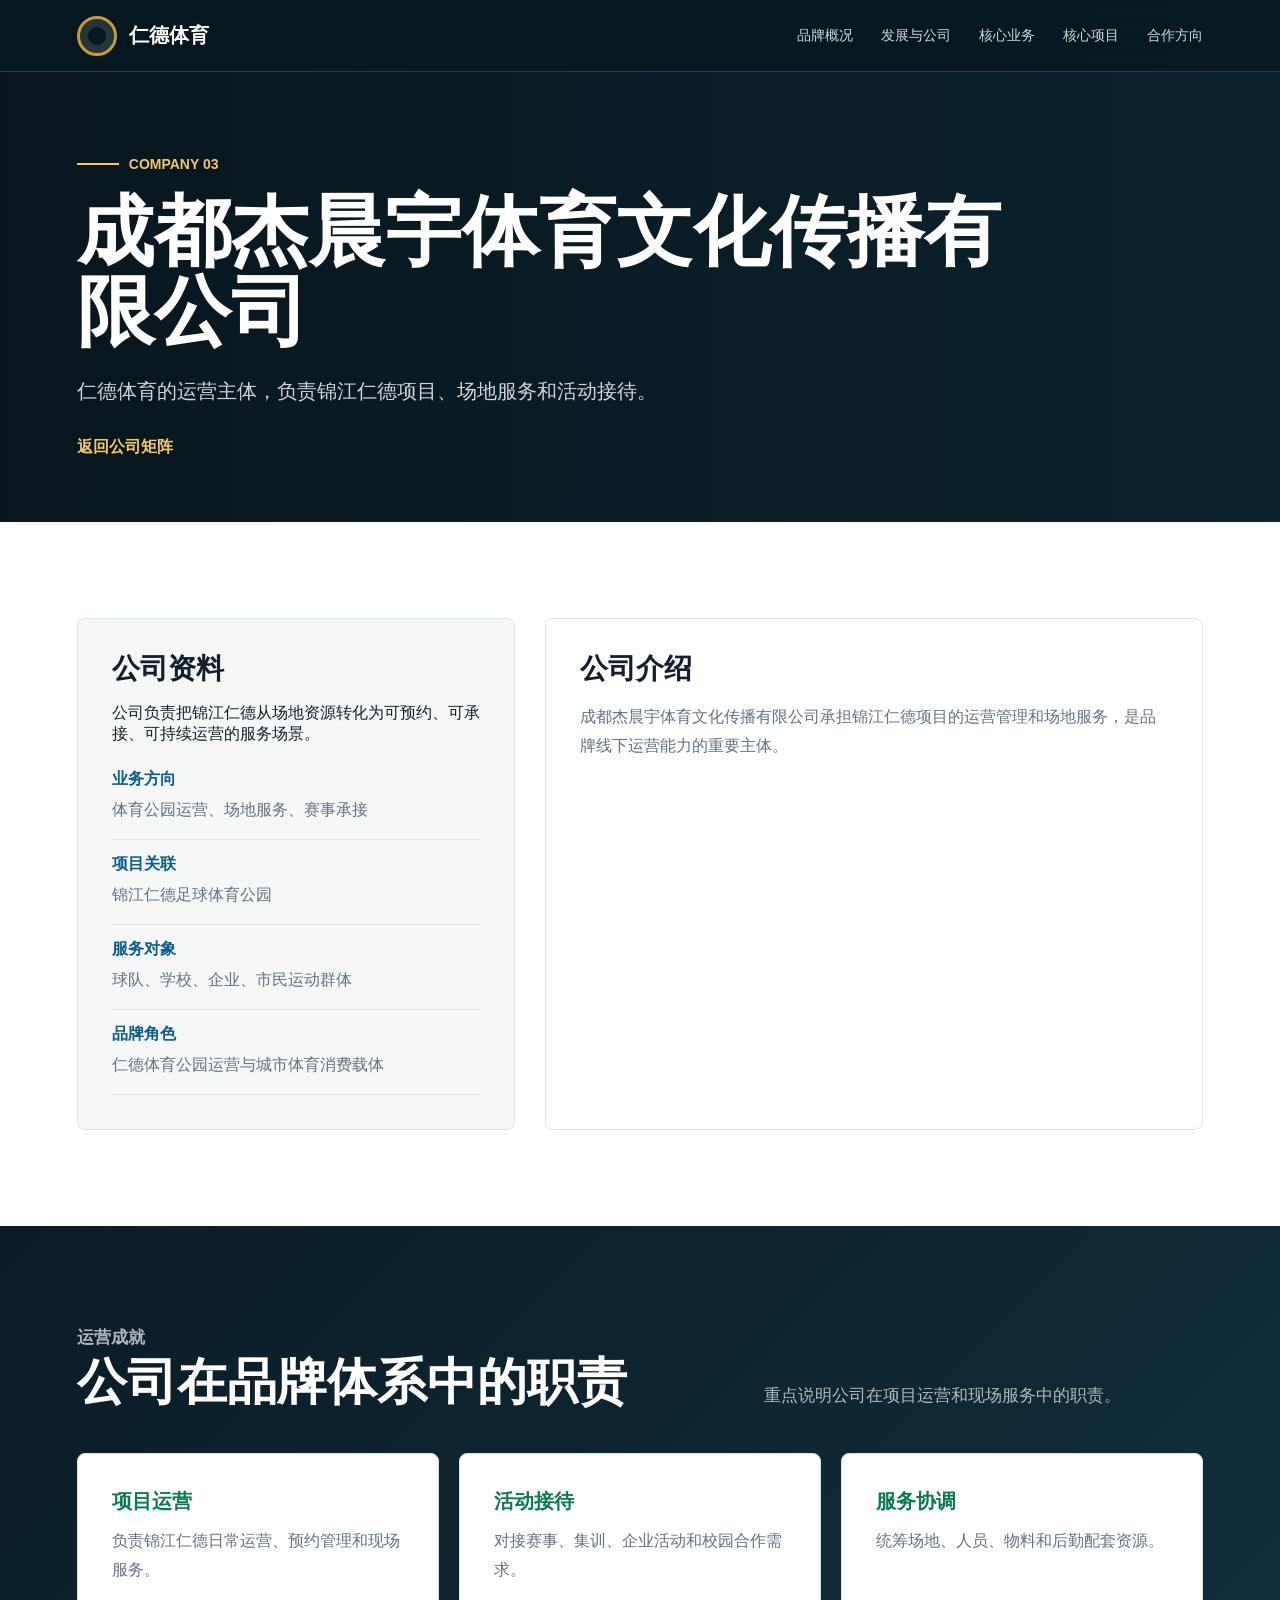
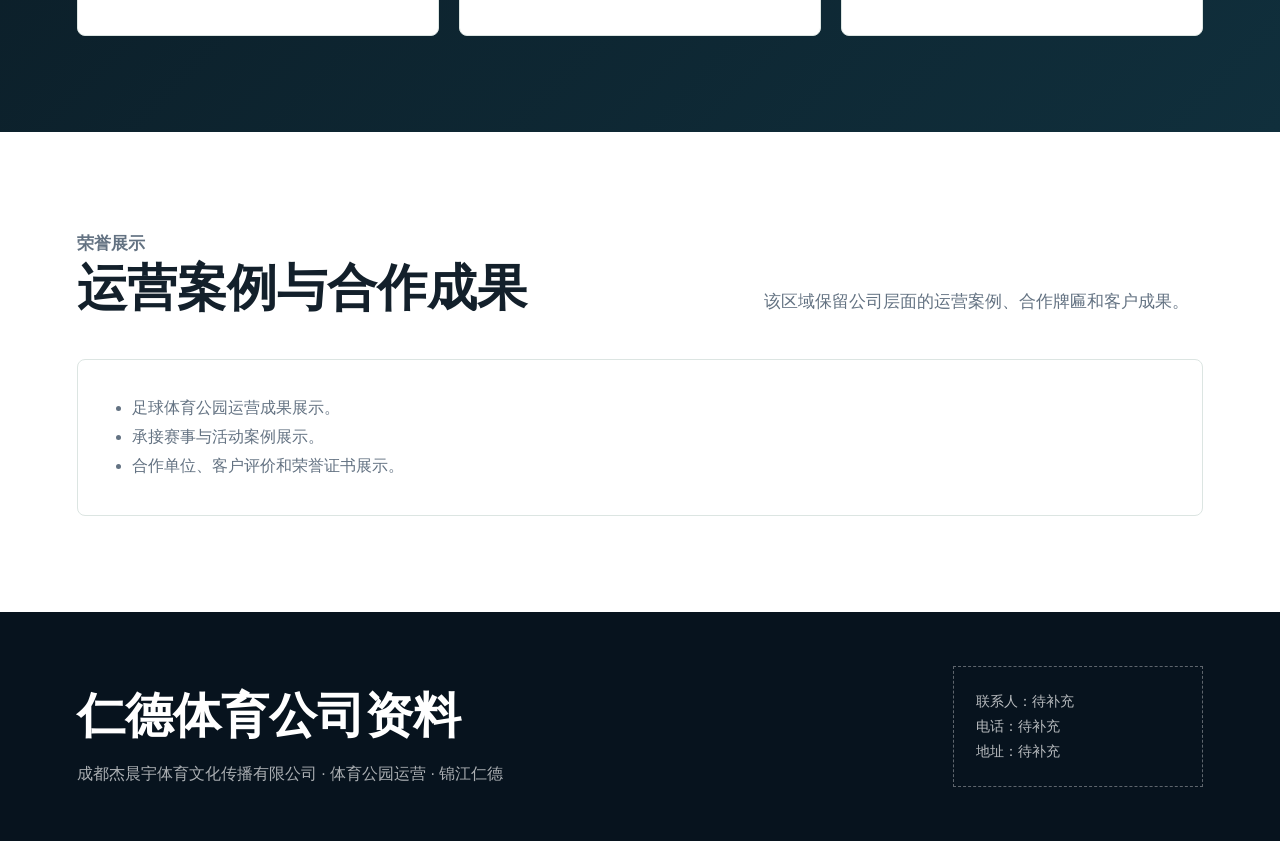
==== commit 93c84b97: "大更新2" ====
--- a/companies/jiechenyu-sports.html
+++ b/companies/jiechenyu-sports.html
@@ -26,7 +26,7 @@
       <div class="sub-hero-content">
         <div class="eyebrow">COMPANY 03</div>
         <h1>成都杰晨宇体育文化传播有限公司</h1>
-        <p>仁德体育足球体育公园运营、场地服务、赛事承接与城市体育消费场景的重要主体。</p>
+        <p>仁德体育的运营主体，负责锦江仁德项目、场地服务和活动接待。</p>
         <a class="back-link" href="../index.html#companies">返回公司矩阵</a>
       </div>
     </section>
@@ -35,7 +35,7 @@
       <div class="detail-grid">
         <aside class="profile-card">
           <h2>公司资料</h2>
-          <p>公司聚焦足球体育公园运营与场地服务，围绕“锦江仁德”构建训练、赛事、市民运动与体育消费场景。</p>
+          <p>公司负责把锦江仁德从场地资源转化为可预约、可承接、可持续运营的服务场景。</p>
           <div class="profile-list">
             <div><strong>业务方向</strong><span>体育公园运营、场地服务、赛事承接</span></div>
             <div><strong>项目关联</strong><span>锦江仁德足球体育公园</span></div>
@@ -45,8 +45,7 @@
         </aside>
         <article class="detail-card">
           <h2>公司介绍</h2>
-          <p>成都杰晨宇体育文化传播有限公司承担足球体育公园运营、场地服务和赛事活动承接，重点服务球队集训、青训营、企业活动、市民运动和城市体育消费需求。</p>
-          <p>当前页面内容为静态展示模板，后续可补充场地规模、球场数量、运营数据、活动案例、客户评价和真实荣誉资料。</p>
+          <p>成都杰晨宇体育文化传播有限公司承担锦江仁德项目的运营管理和场地服务，是品牌线下运营能力的重要主体。</p>
         </article>
       </div>
     </section>
@@ -55,14 +54,14 @@
       <div class="section-head">
         <div>
           <p class="kicker">运营成就</p>
-          <h2>以足球体育公园承载多元运动服务</h2>
+          <h2>公司在品牌体系中的职责</h2>
         </div>
-        <p>通过场地、赛事、后勤与消费场景组合，提升足球运动服务的完整度。</p>
+        <p>重点说明公司在项目运营和现场服务中的职责。</p>
       </div>
       <div class="achievement-grid">
-        <div class="achievement"><strong>场地运营</strong><p>面向训练、比赛、活动和市民运动提供足球场地服务。</p></div>
-        <div class="achievement"><strong>赛事承接</strong><p>支持青少年、企业、校园和社会足球赛事组织执行。</p></div>
-        <div class="achievement"><strong>综合服务</strong><p>连接住宿、餐饮、交通、训练和赛事需求，提升集训体验。</p></div>
+        <div class="achievement"><strong>项目运营</strong><p>负责锦江仁德日常运营、预约管理和现场服务。</p></div>
+        <div class="achievement"><strong>活动接待</strong><p>对接赛事、集训、企业活动和校园合作需求。</p></div>
+        <div class="achievement"><strong>服务协调</strong><p>统筹场地、人员、物料和后勤配套资源。</p></div>
       </div>
     </section>
 
@@ -70,15 +69,15 @@
       <div class="section-head">
         <div>
           <p class="kicker">荣誉展示</p>
-          <h2>运营案例、赛事成果与合作荣誉展示区</h2>
+          <h2>运营案例与合作成果</h2>
         </div>
-        <p>可用于放置体育公园照片、赛事活动记录、合作牌匾、获奖证书和媒体报道。</p>
+        <p>该区域保留公司层面的运营案例、合作牌匾和客户成果。</p>
       </div>
       <article class="detail-card">
         <ul class="honor-list">
-          <li>足球体育公园运营成果：待补充真实运营数据和场地图片。</li>
-          <li>承接赛事与活动案例：待补充赛事名称、时间与规模。</li>
-          <li>合作单位、客户评价和荣誉证书：待补充真实资料。</li>
+          <li>足球体育公园运营成果展示。</li>
+          <li>承接赛事与活动案例展示。</li>
+          <li>合作单位、客户评价和荣誉证书展示。</li>
         </ul>
       </article>
     </section>
--- a/assets/css/style.css
+++ b/assets/css/style.css
@@ -149,7 +149,7 @@
   inset: 0;
   background:
     linear-gradient(90deg, rgba(6, 18, 26, 0.94) 0%, rgba(9, 32, 43, 0.74) 44%, rgba(12, 58, 64, 0.28) 100%),
-    url("https://images.unsplash.com/photo-1431324155629-1a6deb1dec8d?auto=format&fit=crop&w=2200&q=85") center / cover;
+    url("../../img/图片10.png") center / cover;
   transform: scale(1.02);
 }
 
@@ -582,7 +582,7 @@
   inset: 0;
   background:
     linear-gradient(90deg, rgba(8, 24, 32, 0.9), rgba(8, 24, 32, 0.45)),
-    url("https://images.unsplash.com/photo-1526232761682-d26e03ac148e?auto=format&fit=crop&w=2200&q=85") center / cover;
+    url("../../img/dibu.jpg") center / cover;
 }
 
 .vision-inner {
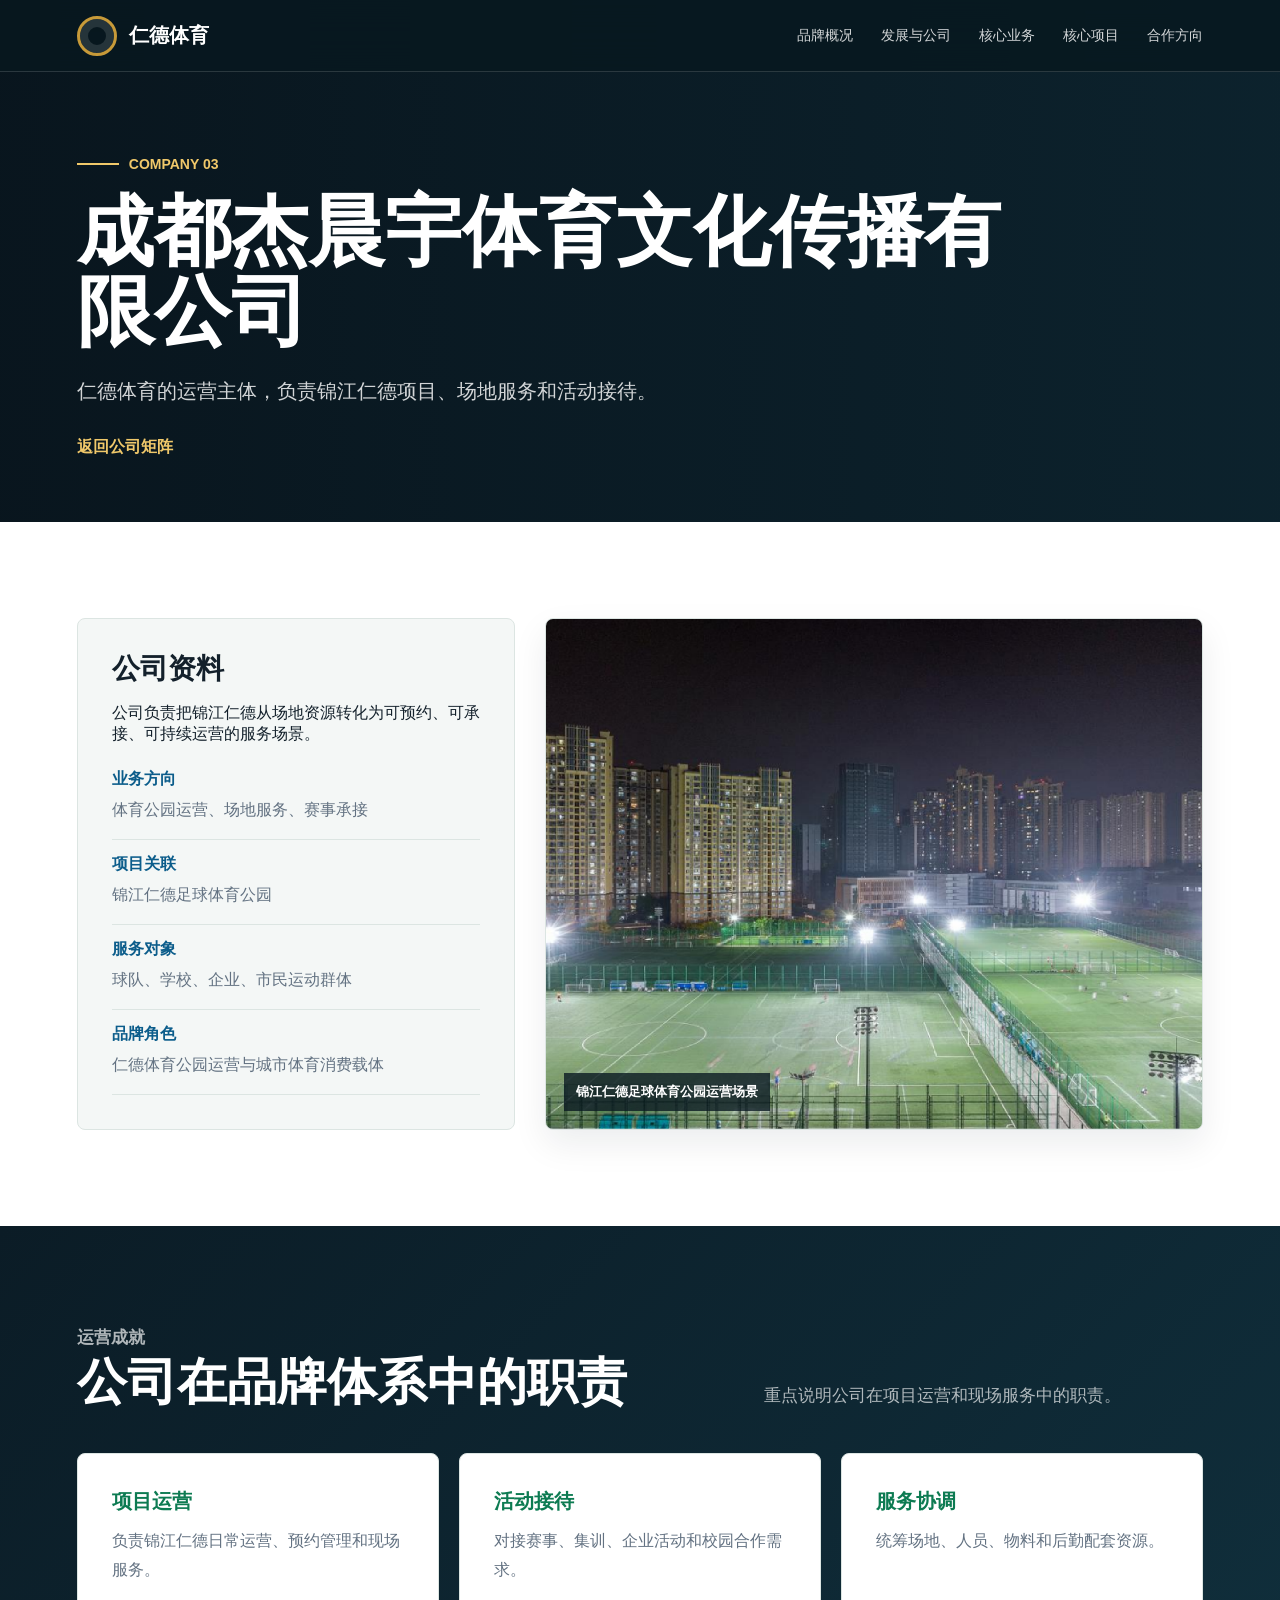
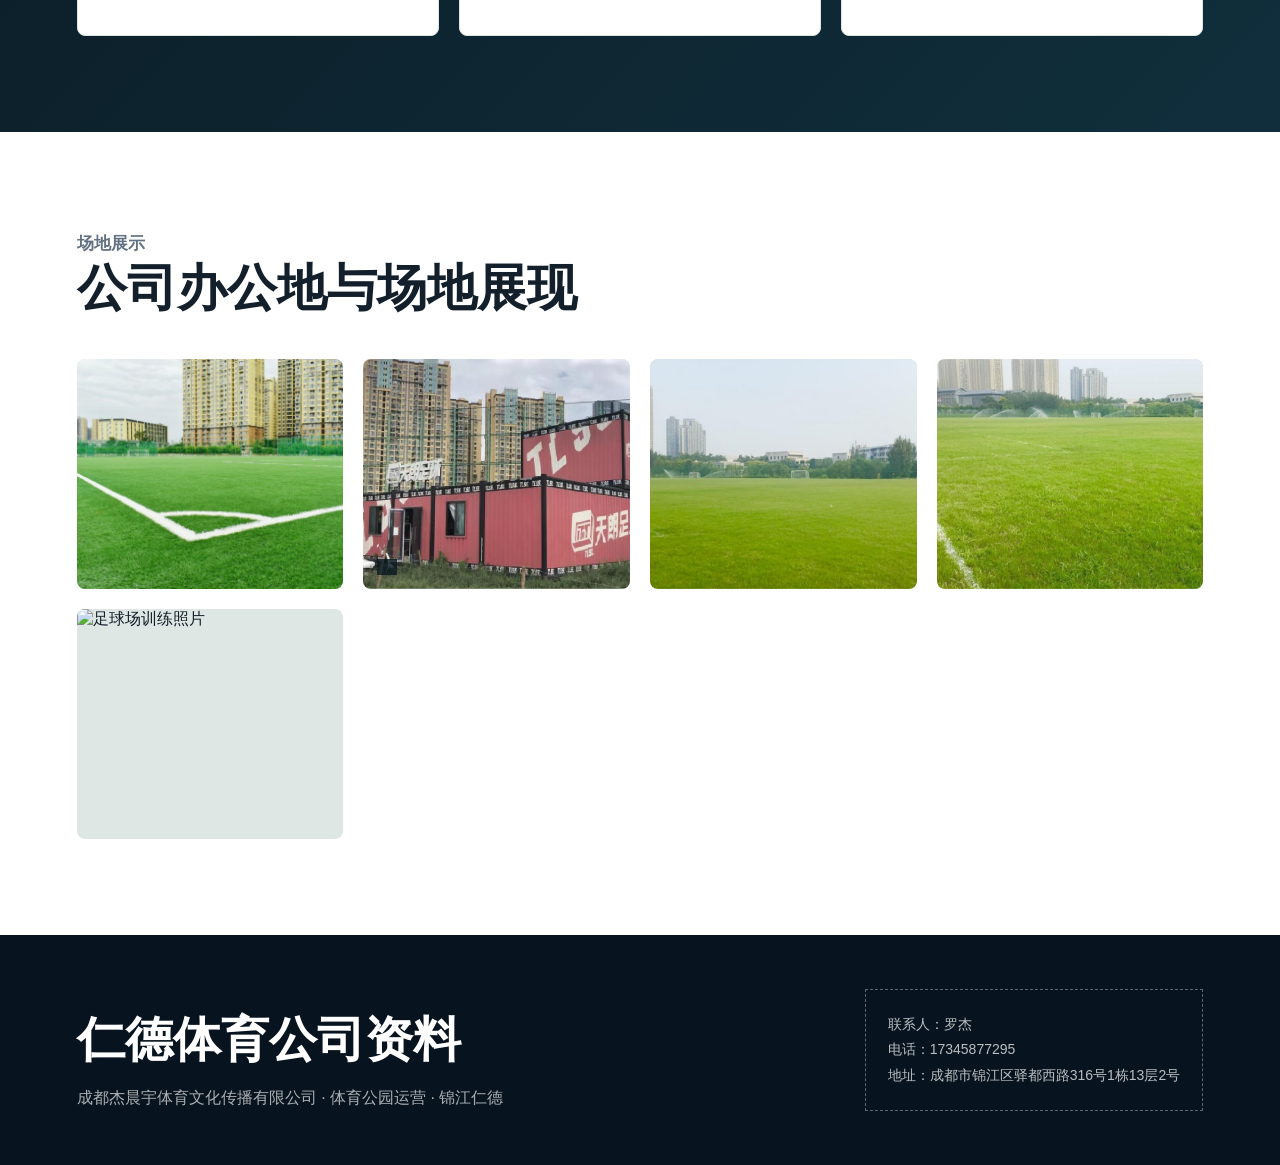
==== commit edcf3766: "资料补充" ====
--- a/companies/jiechenyu-sports.html
+++ b/companies/jiechenyu-sports.html
@@ -31,7 +31,7 @@
       </div>
     </section>
 
-    <section>
+    <section class="compact-section">
       <div class="detail-grid">
         <aside class="profile-card">
           <h2>公司资料</h2>
@@ -43,14 +43,14 @@
             <div><strong>品牌角色</strong><span>仁德体育公园运营与城市体育消费载体</span></div>
           </div>
         </aside>
-        <article class="detail-card">
-          <h2>公司介绍</h2>
-          <p>成都杰晨宇体育文化传播有限公司承担锦江仁德项目的运营管理和场地服务，是品牌线下运营能力的重要主体。</p>
+        <article class="company-photo-panel">
+          <img src="../img/图片10.png" alt="锦江仁德足球体育公园场地展示" />
+          <span>锦江仁德足球体育公园运营场景</span>
         </article>
       </div>
     </section>
 
-    <section class="dark">
+    <section class="dark compact-section">
       <div class="section-head">
         <div>
           <p class="kicker">运营成就</p>
@@ -58,28 +58,27 @@
         </div>
         <p>重点说明公司在项目运营和现场服务中的职责。</p>
       </div>
-      <div class="achievement-grid">
+      <div class="achievement-grid snap-row">
         <div class="achievement"><strong>项目运营</strong><p>负责锦江仁德日常运营、预约管理和现场服务。</p></div>
         <div class="achievement"><strong>活动接待</strong><p>对接赛事、集训、企业活动和校园合作需求。</p></div>
         <div class="achievement"><strong>服务协调</strong><p>统筹场地、人员、物料和后勤配套资源。</p></div>
       </div>
     </section>
 
-    <section>
+    <section class="compact-section">
       <div class="section-head">
         <div>
-          <p class="kicker">荣誉展示</p>
-          <h2>运营案例与合作成果</h2>
+          <p class="kicker">场地展示</p>
+          <h2>公司办公地与场地展现</h2>
         </div>
-        <p>该区域保留公司层面的运营案例、合作牌匾和客户成果。</p>
       </div>
-      <article class="detail-card">
-        <ul class="honor-list">
-          <li>足球体育公园运营成果展示。</li>
-          <li>承接赛事与活动案例展示。</li>
-          <li>合作单位、客户评价和荣誉证书展示。</li>
-        </ul>
-      </article>
+      <div class="gallery-grid snap-row">
+        <div class="gallery-item"><img src="../img/jiechenyu/图片1.png" alt="青训训练照片" /></div>
+        <div class="gallery-item"><img src="../img/jiechenyu/图片13.png" /><span></span></div>
+        <div class="gallery-item"><img src="../img/jiechenyu/图片3.png" alt="青训比赛照片" /></div>
+        <div class="gallery-item"><img src="../img/jiechenyu/图片4.png" alt="足球场训练照片" /></div>
+        <div class="gallery-item"><img src="../img/jiechenyu/bangong.jpg" alt="足球场训练照片" /></div>
+      </div>
     </section>
   </main>
 
@@ -89,9 +88,9 @@
       <p>成都杰晨宇体育文化传播有限公司 · 体育公园运营 · 锦江仁德</p>
     </div>
     <div class="contact-box">
-      联系人：待补充<br />
-      电话：待补充<br />
-      地址：待补充
+      联系人：罗杰<br />
+      电话：17345877295<br />
+      地址：成都市锦江区驿都西路316号1栋13层2号
     </div>
   </footer>
 </body>
--- a/assets/css/style.css
+++ b/assets/css/style.css
@@ -252,6 +252,65 @@
   line-height: 1.55;
 }
 
+.quick-panel {
+  position: relative;
+  z-index: 2;
+  padding-top: 0;
+  padding-bottom: 0;
+  margin-top: -34px;
+}
+
+.quick-grid {
+  display: grid;
+  grid-template-columns: repeat(4, minmax(0, 1fr));
+  gap: 1px;
+  width: min(1060px, 100%);
+  border: 1px solid rgba(255, 255, 255, 0.18);
+  background: rgba(255, 255, 255, 0.2);
+  box-shadow: var(--shadow);
+}
+
+.logo-showcase {
+  padding-top: 58px;
+  padding-bottom: 40px;
+}
+
+.logo-card {
+  display: grid;
+  grid-template-columns: 220px minmax(0, 1fr);
+  gap: 34px;
+  align-items: center;
+  max-width: 980px;
+  padding: 34px;
+  border: 1px solid var(--line);
+  border-radius: 8px;
+  background: #fff;
+  box-shadow: 0 16px 36px rgba(12, 31, 42, 0.08);
+}
+
+.logo-media {
+  height: 160px;
+  padding: 18px;
+  border: 1px solid var(--line);
+  border-radius: 8px;
+  background: var(--soft);
+}
+
+.logo-media img {
+  object-fit: contain;
+}
+
+.logo-copy h2 {
+  margin-bottom: 14px;
+}
+
+.logo-copy p:last-child {
+  margin-bottom: 0;
+  color: var(--muted);
+  font-size: 17px;
+  line-height: 1.75;
+}
+
 section {
   padding: 96px clamp(24px, 6vw, 84px);
 }
@@ -672,6 +731,27 @@
   gap: 30px;
 }
 
+.company-photo-panel {
+  position: relative;
+  min-height: 380px;
+  overflow: hidden;
+  border: 1px solid var(--line);
+  border-radius: 8px;
+  background: #dfe7e4;
+  box-shadow: 0 14px 34px rgba(12, 31, 42, 0.08);
+}
+
+.company-photo-panel span {
+  position: absolute;
+  left: 18px;
+  bottom: 18px;
+  padding: 10px 12px;
+  background: rgba(8, 24, 32, 0.78);
+  color: #fff;
+  font-size: 13px;
+  font-weight: 800;
+}
+
 .profile-card,
 .detail-card,
 .feature,
@@ -750,6 +830,90 @@
 .honor-list {
   margin: 0;
   padding-left: 20px;
+}
+
+.honor-scroll {
+  display: grid;
+  grid-auto-flow: column;
+  grid-auto-columns: calc((100% - 20px) / 2);
+  gap: 20px;
+  padding-bottom: 8px;
+  overflow-x: auto;
+  overscroll-behavior-inline: contain;
+  scroll-snap-type: inline mandatory;
+  scrollbar-width: none;
+}
+
+.honor-scroll::-webkit-scrollbar {
+  display: none;
+}
+
+.honor-item {
+  display: grid;
+  grid-template-columns: minmax(130px, 0.62fr) minmax(220px, 1fr);
+  gap: 18px;
+  min-height: 300px;
+  padding: 24px;
+  border: 1px solid var(--line);
+  border-radius: 8px;
+  background: #fff;
+  box-shadow: 0 14px 34px rgba(12, 31, 42, 0.08);
+  scroll-snap-align: start;
+}
+
+.honor-copy {
+  display: flex;
+  flex-direction: column;
+  justify-content: center;
+}
+
+.honor-copy span {
+  margin-bottom: 12px;
+  color: var(--gold);
+  font-size: 15px;
+  font-weight: 900;
+}
+
+.honor-copy strong {
+  color: var(--ink);
+  font-size: 28px;
+  line-height: 1.22;
+}
+
+.honor-image {
+  min-height: 250px;
+  border: 1px solid var(--line);
+  border-radius: 8px;
+  background: var(--soft);
+  overflow: hidden;
+}
+
+.honor-image img {
+  object-fit: contain;
+  padding: 18px;
+  background: #fff;
+}
+
+.honor-placeholder {
+  height: 100%;
+  min-height: 250px;
+  display: flex;
+  flex-direction: column;
+  align-items: center;
+  justify-content: center;
+  padding: 28px;
+  color: var(--muted);
+  text-align: center;
+}
+
+.honor-placeholder strong {
+  margin-bottom: 10px;
+  color: var(--blue);
+  font-size: 22px;
+}
+
+.honor-placeholder span {
+  line-height: 1.7;
 }
 
 .back-link {
@@ -831,39 +995,136 @@
 @media (max-width: 640px) {
   .nav {
     height: 64px;
+    padding: 0 18px;
   }
 
   .brand-mark {
-    font-size: 18px;
+    gap: 9px;
+    font-size: 17px;
+  }
+
+  .brand-mark::before {
+    width: 30px;
+    height: 30px;
+    border-width: 2px;
   }
 
   .nav-links {
     top: 64px;
+    padding-left: 18px;
+    padding-right: 18px;
   }
 
   .hero {
-    min-height: 88vh;
-    padding-top: 112px;
-    padding-bottom: 42px;
+    min-height: 72vh;
+    padding: 96px 18px 34px;
+  }
+
+  .eyebrow {
+    margin-bottom: 14px;
+    font-size: 12px;
+  }
+
+  .eyebrow::before {
+    width: 28px;
+  }
+
+  h1 {
+    font-size: 38px;
+    line-height: 1.08;
+  }
+
+  .hero p {
+    margin-top: 16px;
+    font-size: 16px;
+    line-height: 1.65;
   }
 
   .hero-actions {
     gap: 10px;
+    margin-top: 22px;
   }
 
   .button {
-    width: 100%;
+    width: auto;
+    min-height: 42px;
+    padding: 0 15px;
+    font-size: 13px;
+  }
+
+  .quick-panel {
+    padding-left: 18px;
+    padding-right: 18px;
+    margin-top: -22px;
+  }
+
+  .quick-grid {
+    grid-template-columns: repeat(2, minmax(0, 1fr));
+    border-color: var(--line);
+    background: var(--line);
+  }
+
+  .quick-grid .stat {
+    padding: 18px 16px;
+    background: #fff;
+  }
+
+  .quick-grid .stat strong {
+    color: var(--ink);
+    font-size: 22px;
+  }
+
+  .quick-grid .stat span {
+    color: var(--muted);
+    font-size: 12px;
+  }
+
+  .logo-showcase {
+    padding: 38px 18px 34px;
+  }
+
+  .logo-card {
+    grid-template-columns: 1fr;
+    gap: 18px;
+    padding: 24px;
+  }
+
+  .logo-media {
+    height: 132px;
   }
 
   section {
-    padding-top: 70px;
-    padding-bottom: 70px;
+    padding: 54px 18px;
+  }
+
+  .compact-section {
+    padding-top: 46px;
+    padding-bottom: 46px;
   }
 
   .sub-hero {
     min-height: 52vh;
-    padding-top: 112px;
-    padding-bottom: 48px;
+    padding: 104px 18px 42px;
+  }
+
+  .sub-hero p {
+    font-size: 16px;
+    line-height: 1.65;
+  }
+
+  .section-head {
+    gap: 14px;
+    margin-bottom: 22px;
+  }
+
+  h2 {
+    font-size: 27px;
+    line-height: 1.22;
+  }
+
+  .section-head p {
+    font-size: 15px;
+    line-height: 1.7;
   }
 
   .hero-stats,
@@ -877,6 +1138,10 @@
     grid-template-columns: 1fr;
   }
 
+  .intro-grid {
+    gap: 16px;
+  }
+
   .text-panel,
   .project-copy,
   .profile-card,
@@ -886,9 +1151,149 @@
     padding: 28px;
   }
 
-  .image-panel,
+  .image-panel {
+    min-height: 220px;
+  }
+
+  .company-photo-panel {
+    min-height: 240px;
+  }
+
+  .text-panel h3,
+  .service h3,
+  .project-copy h3,
+  .company h3 {
+    font-size: 21px;
+  }
+
+  .mobile-stack {
+    display: block;
+  }
+
+  .timeline {
+    grid-template-columns: 1fr 1fr;
+    margin-bottom: 18px;
+    border-radius: 8px;
+    overflow: hidden;
+  }
+
+  .time-item {
+    min-height: 116px;
+    padding: 18px;
+  }
+
+  .time-item strong {
+    margin-bottom: 8px;
+    font-size: 18px;
+  }
+
+  .time-item p {
+    font-size: 13px;
+    line-height: 1.55;
+  }
+
+  .snap-row {
+    display: grid;
+    grid-auto-flow: column;
+    grid-auto-columns: minmax(264px, 84vw);
+    grid-template-columns: none;
+    gap: 14px;
+    margin-left: -18px;
+    margin-right: -18px;
+    padding: 0 28px 10px;
+    scroll-padding-inline: 28px;
+    overflow-x: auto;
+    overscroll-behavior-inline: contain;
+    scroll-snap-type: inline mandatory;
+    scrollbar-width: none;
+  }
+
+  .snap-row::-webkit-scrollbar {
+    display: none;
+  }
+
+  .snap-row > * {
+    scroll-snap-align: start;
+  }
+
+  .gallery-grid.snap-row {
+    grid-auto-columns: minmax(252px, 78vw);
+  }
+
+  .gallery-grid.snap-row .gallery-item {
+    min-height: 210px;
+  }
+
+  .achievement-grid.snap-row,
+  .feature-grid.snap-row {
+    grid-auto-columns: minmax(254px, 80vw);
+  }
+
+  .company,
+  .service,
+  .partner {
+    min-height: 0;
+  }
+
+  .company {
+    padding: 24px;
+  }
+
+  .company .num {
+    margin-bottom: 28px;
+  }
+
+  .service-img {
+    height: 190px;
+  }
+
+  .service-body {
+    padding: 22px;
+  }
+
+  .project {
+    display: flex;
+    flex-direction: column;
+  }
+
   .project-img {
-    min-height: 300px;
+    min-height: 215px;
+  }
+
+  .project-copy {
+    padding: 24px;
+  }
+
+  .advantage {
+    min-height: 132px;
+    padding: 22px;
+  }
+
+  .partner {
+    padding: 22px;
+  }
+
+  .honor-scroll {
+    grid-auto-columns: 84vw;
+    margin-left: -18px;
+    margin-right: -18px;
+    padding: 0 28px 10px;
+    scroll-padding-inline: 28px;
+  }
+
+  .honor-item {
+    grid-template-columns: 1fr;
+    min-height: 0;
+    padding: 22px;
+  }
+
+  .honor-copy strong {
+    font-size: 23px;
+  }
+
+  .honor-image,
+  .honor-placeholder {
+    min-height: 220px;
   }
 
   .service {
@@ -897,6 +1302,7 @@
 
   .footer {
     align-items: start;
+    padding: 40px 18px;
   }
 
   .contact-box {
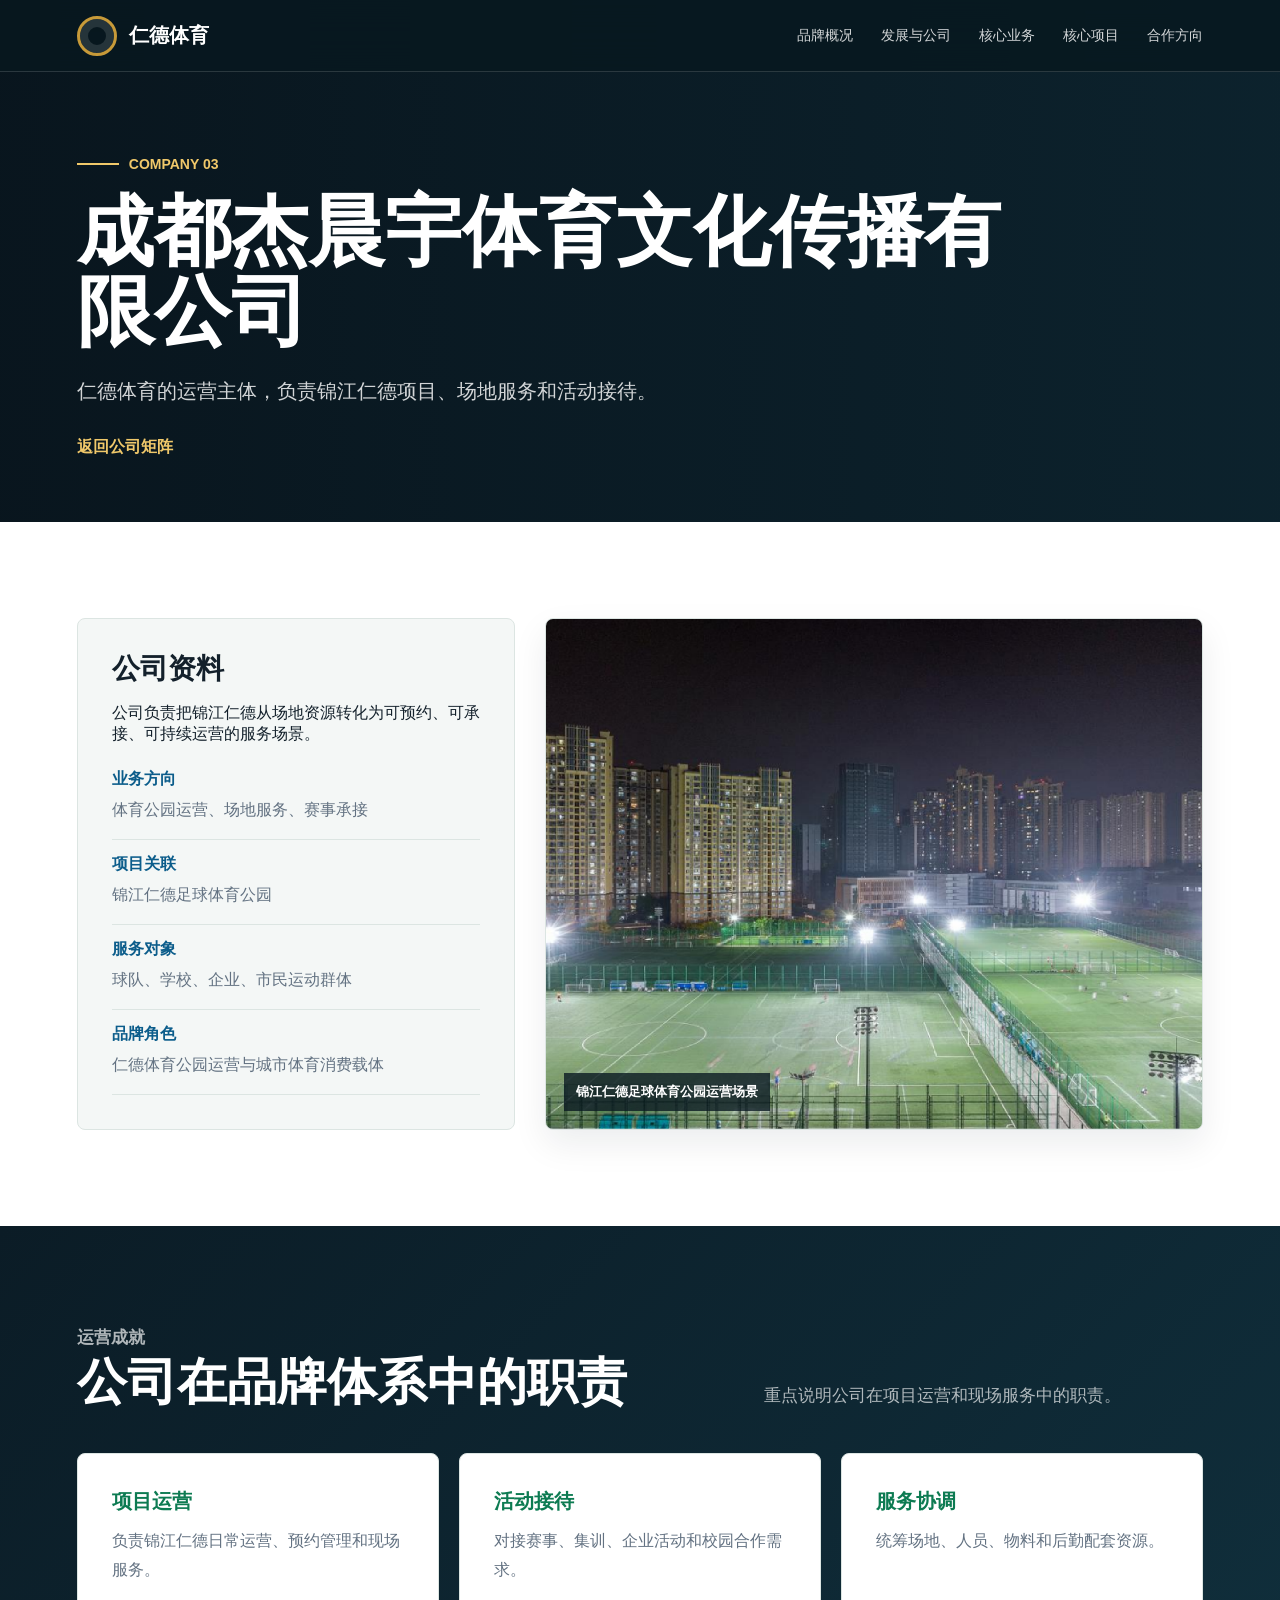
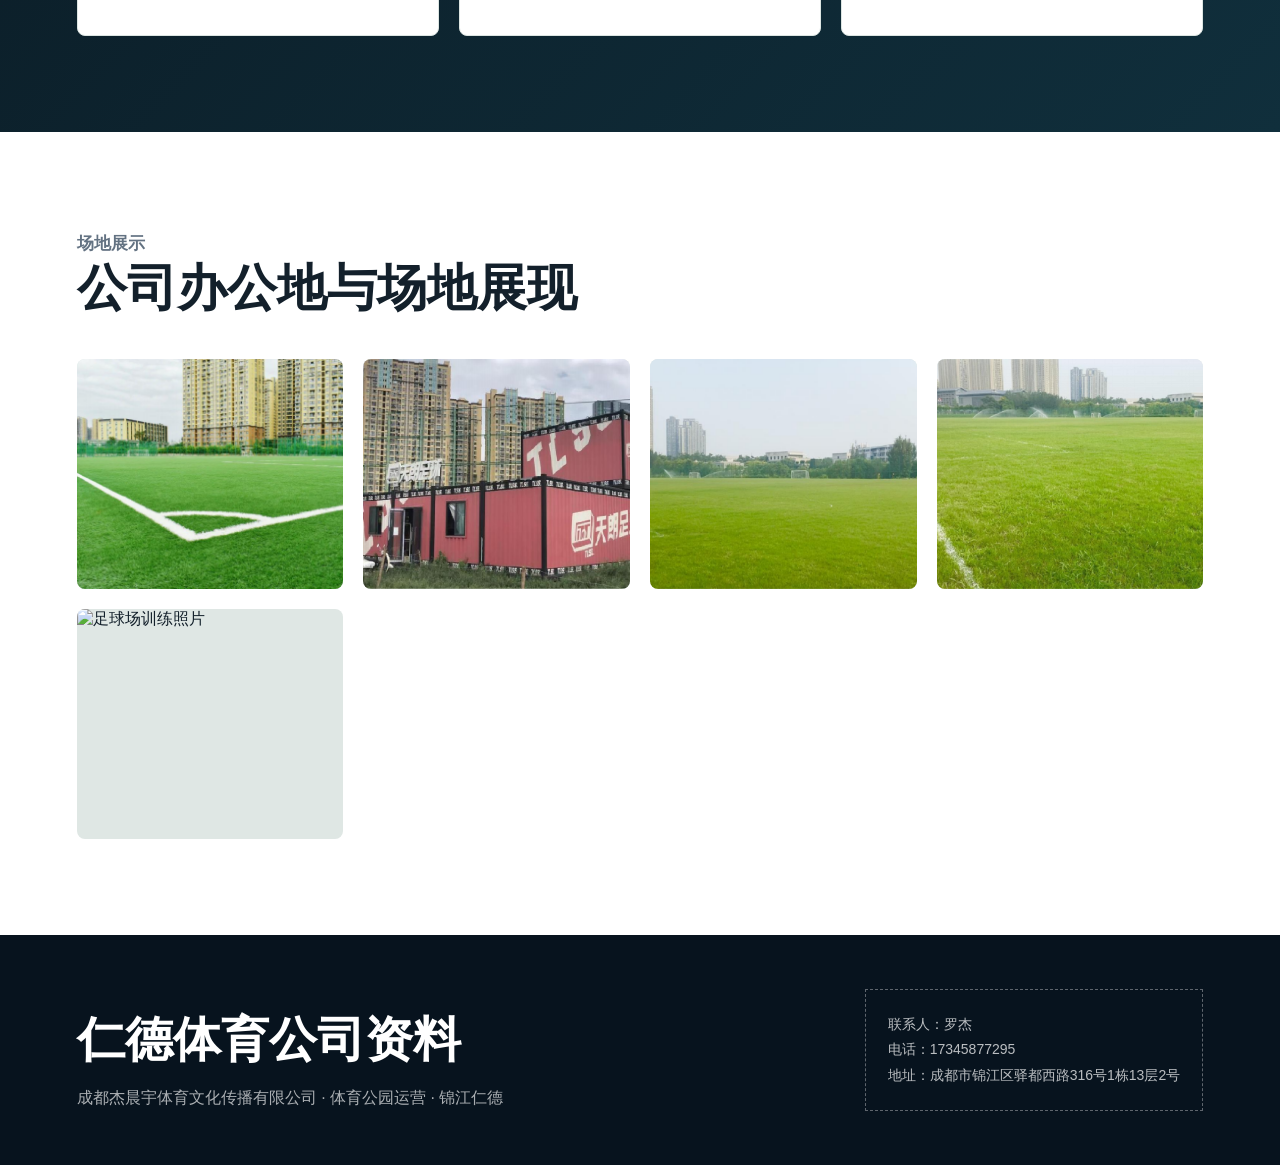
==== commit 8213609d: "细节更改" ====
--- a/companies/jiechenyu-sports.html
+++ b/companies/jiechenyu-sports.html
@@ -74,7 +74,7 @@
       </div>
       <div class="gallery-grid snap-row">
         <div class="gallery-item"><img src="../img/jiechenyu/图片1.png" alt="青训训练照片" /></div>
-        <div class="gallery-item"><img src="../img/jiechenyu/图片13.png" /><span></span></div>
+        <div class="gallery-item"><img src="../img/jiechenyu/图片13.png" /></div>
         <div class="gallery-item"><img src="../img/jiechenyu/图片3.png" alt="青训比赛照片" /></div>
         <div class="gallery-item"><img src="../img/jiechenyu/图片4.png" alt="足球场训练照片" /></div>
         <div class="gallery-item"><img src="../img/jiechenyu/bangong.jpg" alt="足球场训练照片" /></div>
